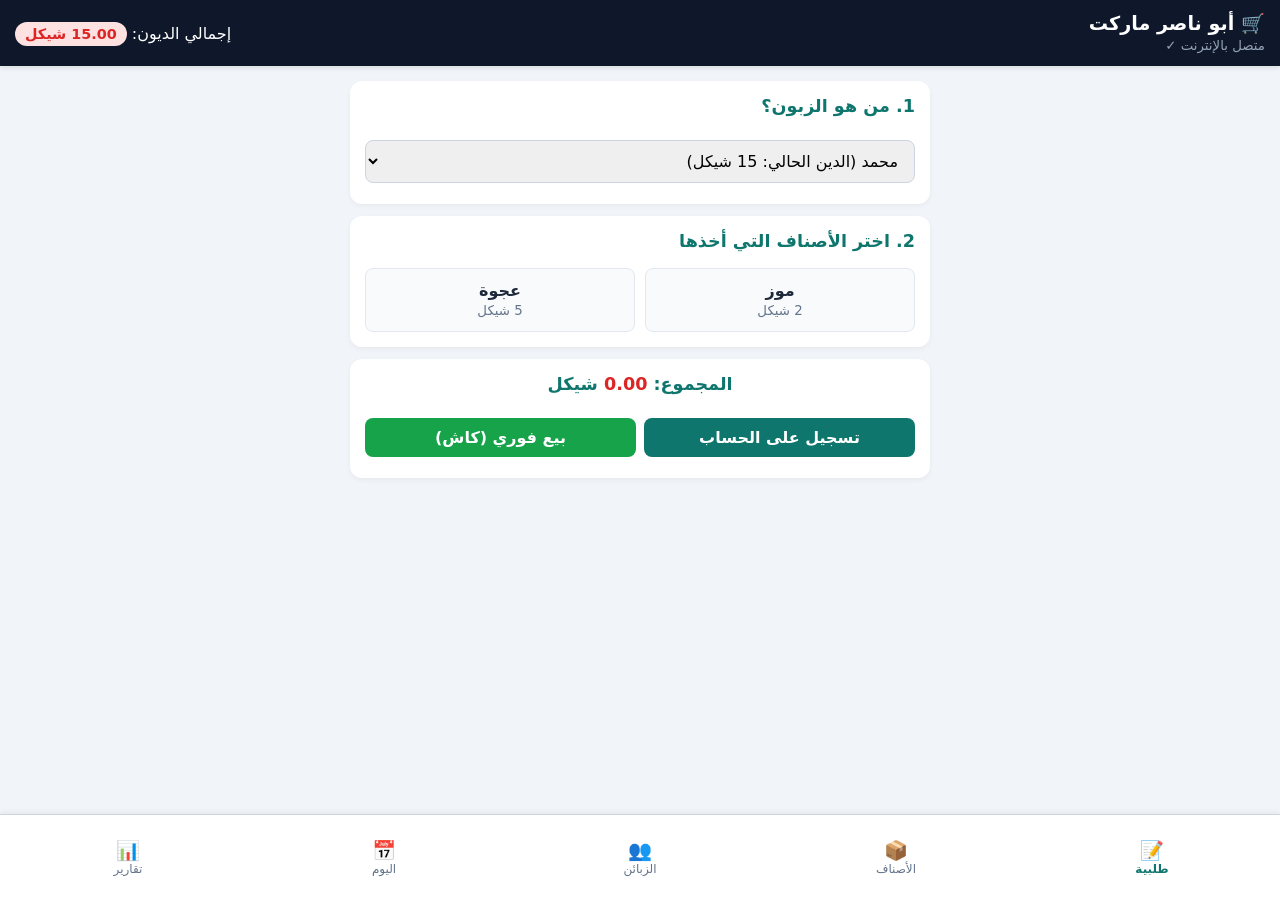
==== index.html @ c800bc68 "Update index.html" ====
<!DOCTYPE html>
<html lang="ar" dir="rtl">
<head>
    <meta charset="UTF-8">
    <meta name="viewport" content="width=device-width, initial-scale=1.0">
    <title>أبو ناصر ماركت - النظام المحاسبي المتكامل</title>
    <style>
        :root {
            --primary: #0f766e;
            --accent: #f59e0b;
            --success: #16a34a;
            --danger: #dc2626;
            --bg: #f1f5f9;
            --card: #ffffff;
            --text: #1e293b;
        }
        * { box-sizing: border-box; font-family: system-ui, -apple-system, sans-serif; }
        body { background-color: var(--bg); color: var(--text); margin: 0; padding-bottom: 75px; }
        
        .top-bar { background: #0f172a; color: white; padding: 12px 15px; display: flex; justify-content: space-between; align-items: center; box-shadow: 0 2px 5px rgba(0,0,0,0.1); }
        .top-bar h2 { margin: 0; font-size: 1.2rem; }
        .total-badge { background: #fee2e2; color: var(--danger); padding: 4px 10px; border-radius: 20px; font-weight: bold; font-size: 0.9rem; }

        .container { max-width: 600px; margin: 15px auto; padding: 0 10px; }
        .tab-content { display: none; }
        .tab-content.active { display: block; }

        .card { background: var(--card); border-radius: 12px; padding: 15px; margin-bottom: 12px; box-shadow: 0 2px 5px rgba(0,0,0,0.05); }
        .card h3 { margin-top: 0; color: var(--primary); font-size: 1.1rem; }
        
        .nav-bar { position: fixed; bottom: 0; left: 0; width: 100%; background: white; display: flex; justify-content: space-around; border-top: 1px solid #cbd5e1; padding: 8px 0; z-index: 1000; box-shadow: 0 -2px 5px rgba(0,0,0,0.05); }
        .nav-item { text-align: center; color: #64748b; font-size: 0.75rem; cursor: pointer; background: none; border: none; flex: 1; }
        .nav-item.active { color: var(--primary); font-weight: bold; }
        .nav-item span { display: block; font-size: 1.2rem; }

        input, select, button { width: 100%; padding: 10px 12px; margin: 6px 0; border: 1px solid #cbd5e1; border-radius: 8px; font-size: 1rem; }
        input:focus, select:focus { outline: none; border-color: var(--primary); }
        
        .btn-primary { background: var(--primary); color: white; border: none; font-weight: bold; cursor: pointer; }
        .btn-success { background: var(--success); color: white; border: none; font-weight: bold; cursor: pointer; }
        .btn-danger { background: var(--danger); color: white; border: none; font-weight: bold; cursor: pointer; padding: 6px 10px; width: auto; font-size: 0.85rem; }

        .product-grid { display: grid; grid-template-columns: repeat(2, 1fr); gap: 10px; margin-top: 10px; }
        .product-card { background: #f8fafc; padding: 12px; border-radius: 8px; text-align: center; cursor: pointer; border: 1px solid #e2e8f0; }
        .product-card:hover { border-color: var(--primary); background: #f1f5f9; }

        .flex-row { display: flex; gap: 8px; }
    </style>
</head>
<body>

    <!-- الهيدر -->
    <div class="top-bar">
        <div>
            <h2>🛒 أبو ناصر ماركت</h2>
            <small style="color: #94a3b8;">متصل بالإنترنت ✓</small>
        </div>
        <div>
            <span>إجمالي الديون: </span>
            <span class="total-badge" id="totalDebtsBadge">0.00 شيكل</span>
        </div>
    </div>

    <div class="container">

        <!-- 1. قسم طلبية -->
        <div id="tab-order" class="tab-content active">
            <div class="card">
                <h3>1. من هو الزبون؟</h3>
                <select id="orderCustomerSelect"></select>
            </div>
            <div class="card">
                <h3>2. اختر الأصناف التي أخذها</h3>
                <div class="product-grid" id="productsGrid"></div>
            </div>
            <div class="card" style="text-align: center;">
                <h3>المجموع: <span id="cartTotal" style="color:var(--danger)">0.00</span> شيكل</h3>
                <div class="flex-row">
                    <button class="btn-primary" onclick="checkout('account')">تسجيل على الحساب</button>
                    <button class="btn-success" onclick="checkout('cash')">بيع فوري (كاش)</button>
                </div>
            </div>
        </div>

        <!-- 2. قسم الأصناف (إضافة منتجات) -->
        <div id="tab-products" class="tab-content">
            <div class="card">
                <h3>إضافة صنف / منتج جديد</h3>
                <input type="text" id="newProdName" placeholder="اسم الصنف (مثال: سكر، شيبس...)">
                <input type="number" id="newProdPrice" placeholder="السعر بالشيكل" step="0.5">
                <button class="btn-primary" onclick="addProduct()">+ حفظ الصنف وإضافته</button>
            </div>
            <div class="card">
                <h3>قائمة الأصناف المتاحة</h3>
                <div id="productsListContainer"></div>
            </div>
        </div>

        <!-- 3. قسم الزبائن -->
        <div id="tab-customers" class="tab-content">
            <div class="card">
                <h3>إضافة زبون جديد</h3>
                <input type="text" id="newCustName" placeholder="اسم الزبون">
                <input type="tel" id="newCustPhone" placeholder="رقم الجوال">
                <button class="btn-primary" onclick="addCustomer()">+ إضافة زبون</button>
            </div>
            <div class="card">
                <h3>قائمة الزبائن والحسابات</h3>
                <div id="customersListContainer"></div>
            </div>
        </div>

        <!-- 4. قسم يومية الصندوق -->
        <div id="tab-daily" class="tab-content">
            <div class="card">
                <h3>حركة صندوق اليوم</h3>
                <p>مبيعات على الحساب: <strong id="dailyAccountSales">0.00</strong> شيكل</p>
                <p>مبيعات فورية (كاش): <strong id="dailyCashSales">0.00</strong> شيكل</p>
                <hr>
                <h3>صافي الصندوق: <span id="netCash" style="color:var(--success)">0.00</span> شيكل</h3>
            </div>
            <div class="card">
                <h3>سجل الحركات اليومية</h3>
                <div id="dailyTransactionsList"></div>
            </div>
        </div>

        <!-- 5. قسم التقارير -->
        <div id="tab-reports" class="tab-content">
            <div class="card">
                <h3>التقارير المالية</h3>
                <p>مجموع الديون المتراكمة: <strong id="reportTotalDebts" style="color:var(--danger)">0.00</strong> شيكل</p>
                <p>إجمالي الحركات المسجلة: <strong id="reportTotalTx">0</strong> حركة</p>
            </div>
        </div>

    </div>

    <!-- شريط التنقل السفلي -->
    <div class="nav-bar">
        <button class="nav-item active" onclick="switchTab('order', this)"><span>📝</span>طلبية</button>
        <button class="nav-item" onclick="switchTab('products', this)"><span>📦</span>الأصناف</button>
        <button class="nav-item" onclick="switchTab('customers', this)"><span>👥</span>الزبائن</button>
        <button class="nav-item" onclick="switchTab('daily', this)"><span>📅</span>اليوم</button>
        <button class="nav-item" onclick="switchTab('reports', this)"><span>📊</span>تقارير</button>
    </div>

    <script>
        let data = {
            customers: [{id: 1, name: 'محمد', phone: '0599016452', balance: 15.00}],
            products: [
                {id: 1, name: 'موز', price: 2.00},
                {id: 2, name: 'عجوة', price: 5.00}
            ],
            transactions: []
        };

        try {
            let saved = localStorage.getItem('abu_nasser_pos_v3');
            if (saved) {
                let parsed = JSON.parse(saved);
                if (parsed && parsed.customers) data = parsed;
            }
        } catch (e) {
            console.error("Storage error:", e);
        }

        let currentCart = [];

        function saveData() {
            try {
                localStorage.setItem('abu_nasser_pos_v3', JSON.stringify(data));
            } catch(e) {}
            updateUI();
        }

        function switchTab(tabId, btn) {
            document.querySelectorAll('.tab-content').forEach(el => el.classList.remove('active'));
            document.querySelectorAll('.nav-item').forEach(el => el.classList.remove('active'));
            
            let targetTab = document.getElementById('tab-' + tabId);
            if (targetTab) targetTab.classList.add('active');
            if (btn) btn.classList.add('active');
        }

        function updateUI() {
            try {
                let totalDebts = data.customers.reduce((acc, c) => acc + (c.balance || 0), 0);
                document.getElementById('totalDebtsBadge').textContent = totalDebts.toFixed(2) + ' شيكل';
                document.getElementById('reportTotalDebts').textContent = totalDebts.toFixed(2) + ' شيكل';

                // قائمة الزبائن في الطلبية
                let select = document.getElementById('orderCustomerSelect');
                if (select) {
                    select.innerHTML = '';
                    data.customers.forEach(c => {
                        let opt = document.createElement('option');
                        opt.value = c.id;
                        opt.textContent = `${c.name} (الدين الحالي: ${c.balance} شيكل)`;
                        select.appendChild(opt);
                    });
                }

                // عرض المنتجات في الطلبية
                let grid = document.getElementById('productsGrid');
                if (grid) {
                    grid.innerHTML = '';
                    data.products.forEach(p => {
                        let div = document.createElement('div');
                        div.className = 'product-card';
                        div.innerHTML = `<strong>${p.name}</strong><br><small style="color:#64748b;">${p.price} شيكل</small>`;
                        div.onclick = () => addToCart(p);
                        grid.appendChild(div);
                    });
                }

                // عرض وتعديل الأصناف في صفحة الأصناف
                let prodList = document.getElementById('productsListContainer');
                if (prodList) {
                    prodList.innerHTML = '';
                    data.products.forEach(p => {
                        let div = document.createElement('div');
                        div.style.cssText = 'padding:8px 0; border-bottom:1px solid #f1f5f9; display:flex; justify-content:space-between; align-items:center;';
                        div.innerHTML = `<div><strong>${p.name}</strong> - <span style="color:var(--primary);">${p.price} شيكل</span></div>`;
                        let delBtn = document.createElement('button');
                        delBtn.className = 'btn-danger';
                        delBtn.textContent = 'حذف';
                        delBtn.onclick = () => deleteProduct(p.id);
                        div.appendChild(delBtn);
                        prodList.appendChild(div);
                    });
                }

                // قائمة الزبائن الكاملة
                let custContainer = document.getElementById('customersListContainer');
                if (custContainer) {
                    custContainer.innerHTML = '';
                    data.customers.forEach(c => {
                        let div = document.createElement('div');
                        div.style.cssText = 'padding:10px 0; border-bottom:1px solid #f1f5f9; display:flex; justify-content:space-between; align-items:center;';
                        div.innerHTML = `<div><strong>👤 ${c.name}</strong><br><small style="color:#64748b;">📱 ${c.phone || 'بدون رقم'}</small></div><div style="color:var(--danger); font-weight:bold;">${c.balance.toFixed(2)} شيكل</div>`;
                        custContainer.appendChild(div);
                    });
                }

                // اليومية والتقارير
                let cashSales = data.transactions.filter(t => t.type === 'cash').reduce((acc, t) => acc + t.amount, 0);
                let accountSales = data.transactions.filter(t => t.type === 'account').reduce((acc, t) => acc + t.amount, 0);
                
                document.getElementById('dailyCashSales').textContent = cashSales.toFixed(2);
                document.getElementById('dailyAccountSales').textContent = accountSales.toFixed(2);
                document.getElementById('netCash').textContent = cashSales.toFixed(2);
                document.getElementById('reportTotalTx').textContent = data.transactions.length;

                let dailyList = document.getElementById('dailyTransactionsList');
                if (dailyList) {
                    dailyList.innerHTML = '';
                    if (data.transactions.length === 0) {
                        dailyList.innerHTML = '<p style="text-align:center; color:#64748b;">لا توجد حركات اليوم</p>';
                    } else {
                        data.transactions.slice().reverse().forEach(t => {
                            let d = document.createElement('div');
                            d.style.cssText = 'padding:8px 0; border-bottom:1px solid #f1f5f9; font-size:0.9rem;';
                            d.innerHTML = `<b>${t.title}</b> - <strong>${t.amount} شيكل</strong> (${t.type === 'cash' ? 'كاش فوري' : 'على الحساب'}) <br><small style="color:#64748b;">${t.date}</small>`;
                            dailyList.appendChild(d);
                        });
                    }
                }
            } catch (err) {
                console.error("UI update error:", err);
            }
        }

        function addToCart(product) {
            currentCart.push(product);
            let total = currentCart.reduce((acc, p) => acc + p.price, 0);
            document.getElementById('cartTotal').textContent = total.toFixed(2);
        }

        function checkout(type) {
            if (currentCart.length === 0) {
                alert('الرجاء اختيار أصناف أولاً!');
                return;
            }
            let total = currentCart.reduce((acc, p) => acc + p.price, 0);
            let customerId = document.getElementById('orderCustomerSelect').value;
            let customer = data.customers.find(c => c.id == customerId);

            if (type === 'account' && customer) {
                customer.balance += total;
            }

            data.transactions.push({
                title: currentCart.map(p => p.name).join(' + '),
                amount: total,
                type: type,
                date: new Date().toLocaleDateString('ar-EG')
            });

            currentCart = [];
            document.getElementById('cartTotal').textContent = '0.00';
            saveData();
            alert('تمت العملية بنجاح!');
        }

        function addProduct() {
            let nameInput = document.getElementById('newProdName');
            let priceInput = document.getElementById('newProdPrice');
            let name = nameInput.value.trim();
            let price = parseFloat(priceInput.value);

            if (name && !isNaN(price)) {
                data.products.push({ id: Date.now(), name, price });
                nameInput.value = '';
                priceInput.value = '';
                saveData();
                alert('تم إضافة الصنف بنجاح');
            } else {
                alert('الرجاء إدخال اسم الصنف والسعر بشكل صحيح');
            }
        }

        function deleteProduct(id) {
            data.products = data.products.filter(p => p.id !== id);
            saveData();
        }

        function addCustomer() {
            let nameInput = document.getElementById('newCustName');
            let phoneInput = document.getElementById('newCustPhone');
            let name = nameInput.value.trim();
            let phone = phoneInput.value.trim();
            
            if (name) {
                data.customers.push({ id: Date.now(), name, phone, balance: 0.00 });
                nameInput.value = '';
                phoneInput.value = '';
                saveData();
                alert('تم إضافة الزبون بنجاح');
            } else {
                alert('الرجاء إدخال اسم الزبون');
            }
        }

        updateUI();
    </script>
</body>
</html>
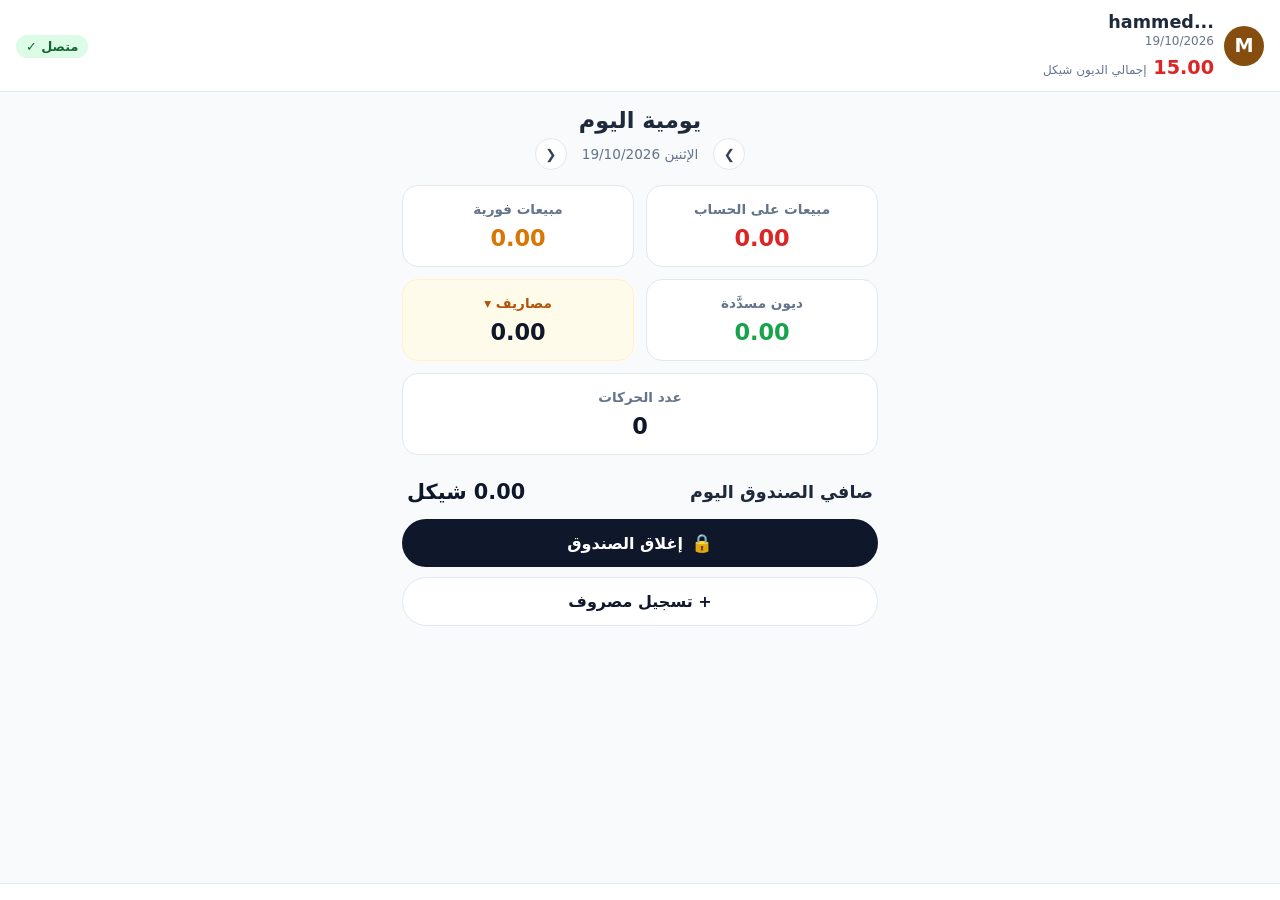
==== commit 59593df2: "Update index.html" ====
--- a/index.html
+++ b/index.html
@@ -3,346 +3,149 @@
 <head>
     <meta charset="UTF-8">
     <meta name="viewport" content="width=device-width, initial-scale=1.0">
-    <title>أبو ناصر ماركت - النظام المحاسبي المتكامل</title>
+    <title>أبو ناصر ماركت - يومية اليوم</title>
     <style>
         :root {
-            --primary: #0f766e;
-            --accent: #f59e0b;
-            --success: #16a34a;
-            --danger: #dc2626;
-            --bg: #f1f5f9;
-            --card: #ffffff;
-            --text: #1e293b;
+            --primary-dark: #0f172a;
+            --accent-green: #16a34a;
+            --accent-red: #dc2626;
+            --accent-gold: #f59e0b;
+            --bg-color: #f8fafc;
+            --card-bg: #ffffff;
+            --border-color: #e2e8f0;
         }
+
         * { box-sizing: border-box; font-family: system-ui, -apple-system, sans-serif; }
-        body { background-color: var(--bg); color: var(--text); margin: 0; padding-bottom: 75px; }
+        body { background-color: var(--bg-color); color: #1e293b; margin: 0; padding-bottom: 80px; }
+
+        /* الهيدر العلوي */
+        .top-bar {
+            background: #ffffff;
+            padding: 12px 16px;
+            display: flex;
+            justify-content: space-between;
+            align-items: center;
+            border-bottom: 1px solid var(--border-color);
+        }
+        .user-info { display: flex; align-items: center; gap: 10px; }
+        .avatar { width: 40px; height: 40px; background: #854d0e; color: white; border-radius: 50%; display: flex; align-items: center; justify-content: center; font-weight: bold; font-size: 1.2rem; }
+        .user-title { font-weight: bold; font-size: 1.1rem; margin: 0; }
+        .user-date { font-size: 0.75rem; color: #64748b; margin-top: 2px; }
         
-        .top-bar { background: #0f172a; color: white; padding: 12px 15px; display: flex; justify-content: space-between; align-items: center; box-shadow: 0 2px 5px rgba(0,0,0,0.1); }
-        .top-bar h2 { margin: 0; font-size: 1.2rem; }
-        .total-badge { background: #fee2e2; color: var(--danger); padding: 4px 10px; border-radius: 20px; font-weight: bold; font-size: 0.9rem; }
+        .status-badge { background: #dcfce7; color: #166534; padding: 4px 10px; border-radius: 20px; font-size: 0.8rem; font-weight: bold; }
+        .debt-box { margin-top: 8px; font-size: 1.2rem; font-weight: bold; color: var(--accent-red); }
+        .debt-label { font-size: 0.75rem; color: #64748b; font-weight: normal; }
 
-        .container { max-width: 600px; margin: 15px auto; padding: 0 10px; }
+        .container { max-width: 500px; margin: 10px auto; padding: 0 12px; }
         .tab-content { display: none; }
         .tab-content.active { display: block; }
 
-        .card { background: var(--card); border-radius: 12px; padding: 15px; margin-bottom: 12px; box-shadow: 0 2px 5px rgba(0,0,0,0.05); }
-        .card h3 { margin-top: 0; color: var(--primary); font-size: 1.1rem; }
-        
-        .nav-bar { position: fixed; bottom: 0; left: 0; width: 100%; background: white; display: flex; justify-content: space-around; border-top: 1px solid #cbd5e1; padding: 8px 0; z-index: 1000; box-shadow: 0 -2px 5px rgba(0,0,0,0.05); }
-        .nav-item { text-align: center; color: #64748b; font-size: 0.75rem; cursor: pointer; background: none; border: none; flex: 1; }
-        .nav-item.active { color: var(--primary); font-weight: bold; }
-        .nav-item span { display: block; font-size: 1.2rem; }
+        /* عنوان الصفحة وتنقل التاريخ */
+        .page-header { text-align: center; margin: 15px 0; }
+        .page-title { font-size: 1.4rem; font-weight: bold; margin: 0; }
+        .date-navigator { display: flex; align-items: center; justify-content: center; gap: 15px; color: #64748b; font-size: 0.85rem; margin-top: 5px; }
+        .nav-arrow { background: white; border: 1px solid var(--border-color); width: 32px; height: 32px; border-radius: 50%; display: flex; align-items: center; justify-content: center; cursor: pointer; color: #334155; }
 
-        input, select, button { width: 100%; padding: 10px 12px; margin: 6px 0; border: 1px solid #cbd5e1; border-radius: 8px; font-size: 1rem; }
-        input:focus, select:focus { outline: none; border-color: var(--primary); }
-        
-        .btn-primary { background: var(--primary); color: white; border: none; font-weight: bold; cursor: pointer; }
-        .btn-success { background: var(--success); color: white; border: none; font-weight: bold; cursor: pointer; }
-        .btn-danger { background: var(--danger); color: white; border: none; font-weight: bold; cursor: pointer; padding: 6px 10px; width: auto; font-size: 0.85rem; }
+        /* شبكة اليومية */
+        .grid-cards { display: grid; grid-template-columns: 1fr 1fr; gap: 12px; margin-top: 15px; }
+        .daily-card { background: var(--card-bg); border-radius: 16px; padding: 15px; text-align: center; border: 1px solid var(--border-color); }
+        .daily-card.expense-card { background: #fffbeb; border-color: #fef3c7; }
+        .card-title { font-size: 0.85rem; color: #64748b; margin-bottom: 8px; font-weight: bold; }
+        .card-value { font-size: 1.4rem; font-weight: bold; }
+        .val-red { color: var(--accent-red); }
+        .val-green { color: var(--accent-green); }
+        .val-dark { color: #0f172a; }
 
-        .product-grid { display: grid; grid-template-columns: repeat(2, 1fr); gap: 10px; margin-top: 10px; }
-        .product-card { background: #f8fafc; padding: 12px; border-radius: 8px; text-align: center; cursor: pointer; border: 1px solid #e2e8f0; }
-        .product-card:hover { border-color: var(--primary); background: #f1f5f9; }
+        /* صافي الصندوق */
+        .net-box { display: flex; justify-content: space-between; align-items: center; margin: 25px 5px 15px 5px; }
+        .net-title { font-size: 1.1rem; font-weight: bold; }
+        .net-value { font-size: 1.3rem; font-weight: bold; color: #0f172a; }
 
-        .flex-row { display: flex; gap: 8px; }
+        /* الأزرار الرئيسية */
+        .btn-black { background: #0f172a; color: white; border: none; width: 100%; padding: 14px; border-radius: 25px; font-weight: bold; font-size: 1rem; cursor: pointer; margin-bottom: 10px; display: flex; align-items: center; justify-content: center; gap: 8px; }
+        .btn-white { background: white; color: #0f172a; border: 1px solid var(--border-color); width: 100%; padding: 14px; border-radius: 25px; font-weight: bold; font-size: 1rem; cursor: pointer; }
+
+        /* القائمة السفلية */
+        .bottom-nav { position: fixed; bottom: 0; left: 0; width: 100%; background: white; border-top: 1px solid var(--border-color); display: flex; justify-content: space-around; padding: 8px 0; z-index: 1000; }
+        .nav-btn { background: none; border: none; text-align: center; color: #64748b; font-size: 0.75rem; cursor: pointer; flex: 1; }
+        .nav-btn.active { color: var(--accent-gold); font-weight: bold; }
+        .nav-btn.active .nav-icon { background: #fef3c7; border-radius: 20px; padding: 2px 12px; }
+        .nav-icon { display: block; font-size: 1.2rem; margin-bottom: 2px; }
+
+        input, select { width: 100%; padding: 12px; border: 1px solid var(--border-color); border-radius: 10px; margin-bottom: 10px; font-size: 1rem; }
     </style>
 </head>
 <body>
 
     <!-- الهيدر -->
     <div class="top-bar">
-        <div>
-            <h2>🛒 أبو ناصر ماركت</h2>
-            <small style="color: #94a3b8;">متصل بالإنترنت ✓</small>
+        <div class="user-info">
+            <div class="avatar">M</div>
+            <div>
+                <div class="user-title">...hammed</div>
+                <div class="user-date" id="headerDate">19/10/2026</div>
+                <div class="debt-box"><span id="headerTotalDebts">15.00</span> <span class="debt-label">إجمالي الديون شيكل</span></div>
+            </div>
         </div>
         <div>
-            <span>إجمالي الديون: </span>
-            <span class="total-badge" id="totalDebtsBadge">0.00 شيكل</span>
+            <span class="status-badge">متصل ✓</span>
         </div>
     </div>
 
     <div class="container">
 
-        <!-- 1. قسم طلبية -->
-        <div id="tab-order" class="tab-content active">
-            <div class="card">
-                <h3>1. من هو الزبون؟</h3>
-                <select id="orderCustomerSelect"></select>
-            </div>
-            <div class="card">
-                <h3>2. اختر الأصناف التي أخذها</h3>
-                <div class="product-grid" id="productsGrid"></div>
-            </div>
-            <div class="card" style="text-align: center;">
-                <h3>المجموع: <span id="cartTotal" style="color:var(--danger)">0.00</span> شيكل</h3>
-                <div class="flex-row">
-                    <button class="btn-primary" onclick="checkout('account')">تسجيل على الحساب</button>
-                    <button class="btn-success" onclick="checkout('cash')">بيع فوري (كاش)</button>
+        <!-- قسم اليومية -->
+        <div id="tab-daily" class="tab-content active">
+            <div class="page-header">
+                <h1 class="page-title">يومية اليوم</h1>
+                <div class="date-navigator">
+                    <button class="nav-arrow" onclick="changeDate(-1)">❯</button>
+                    <span id="currentDailyDate">الإثنين 19/10/2026</span>
+                    <button class="nav-arrow" onclick="changeDate(1)">❮</button>
                 </div>
             </div>
+
+            <div class="grid-cards">
+                <div class="daily-card">
+                    <div class="card-title">مبيعات على الحساب</div>
+                    <div class="card-value val-red" id="accountSalesVal">0.00</div>
+                </div>
+                <div class="daily-card">
+                    <div class="card-title">مبيعات فورية</div>
+                    <div class="card-value val-gold" id="cashSalesVal" style="color:#d97706">0.00</div>
+                </div>
+                <div class="daily-card">
+                    <div class="card-title">ديون مسدَّدة</div>
+                    <div class="card-value val-green" id="paidDebtsVal">0.00</div>
+                </div>
+                <div class="daily-card expense-card">
+                    <div class="card-title" style="color:#b45309">مصاريف ▾</div>
+                    <div class="card-value val-dark" id="expensesVal">0.00</div>
+                </div>
+            </div>
+
+            <div class="daily-card" style="margin-top: 12px; grid-column: span 2;">
+                <div class="card-title">عدد الحركات</div>
+                <div class="card-value val-dark" id="totalTxCount">0</div>
+            </div>
+
+            <div class="net-box">
+                <div class="net-title">صافي الصندوق اليوم</div>
+                <div class="net-value"><span id="netBoxVal">0.00</span> شيكل</div>
+            </div>
+
+            <button class="btn-black" onclick="closeBox()"><span style="font-size:1.1rem">🔒</span> إغلاق الصندوق</button>
+            <button class="btn-white" onclick="openExpenseModal()">+ تسجيل مصروف</button>
         </div>
 
-        <!-- 2. قسم الأصناف (إضافة منتجات) -->
-        <div id="tab-products" class="tab-content">
-            <div class="card">
-                <h3>إضافة صنف / منتج جديد</h3>
-                <input type="text" id="newProdName" placeholder="اسم الصنف (مثال: سكر، شيبس...)">
-                <input type="number" id="newProdPrice" placeholder="السعر بالشيكل" step="0.5">
-                <button class="btn-primary" onclick="addProduct()">+ حفظ الصنف وإضافته</button>
-            </div>
-            <div class="card">
-                <h3>قائمة الأصناف المتاحة</h3>
-                <div id="productsListContainer"></div>
-            </div>
-        </div>
-
-        <!-- 3. قسم الزبائن -->
-        <div id="tab-customers" class="tab-content">
-            <div class="card">
-                <h3>إضافة زبون جديد</h3>
-                <input type="text" id="newCustName" placeholder="اسم الزبون">
-                <input type="tel" id="newCustPhone" placeholder="رقم الجوال">
-                <button class="btn-primary" onclick="addCustomer()">+ إضافة زبون</button>
-            </div>
-            <div class="card">
-                <h3>قائمة الزبائن والحسابات</h3>
-                <div id="customersListContainer"></div>
-            </div>
-        </div>
-
-        <!-- 4. قسم يومية الصندوق -->
-        <div id="tab-daily" class="tab-content">
-            <div class="card">
-                <h3>حركة صندوق اليوم</h3>
-                <p>مبيعات على الحساب: <strong id="dailyAccountSales">0.00</strong> شيكل</p>
-                <p>مبيعات فورية (كاش): <strong id="dailyCashSales">0.00</strong> شيكل</p>
-                <hr>
-                <h3>صافي الصندوق: <span id="netCash" style="color:var(--success)">0.00</span> شيكل</h3>
-            </div>
-            <div class="card">
-                <h3>سجل الحركات اليومية</h3>
-                <div id="dailyTransactionsList"></div>
-            </div>
-        </div>
-
-        <!-- 5. قسم التقارير -->
-        <div id="tab-reports" class="tab-content">
-            <div class="card">
-                <h3>التقارير المالية</h3>
-                <p>مجموع الديون المتراكمة: <strong id="reportTotalDebts" style="color:var(--danger)">0.00</strong> شيكل</p>
-                <p>إجمالي الحركات المسجلة: <strong id="reportTotalTx">0</strong> حركة</p>
-            </div>
-        </div>
+        <!-- باقي الأقسام المؤقتة -->
+        <div id="tab-order" class="tab-content"><h2 style="text-align:center;">صفحة الطلبية</h2></div>
+        <div id="tab-customers" class="tab-content"><h2 style="text-align:center;">صفحة الزبائن</h2></div>
+        <div id="tab-reports" class="tab-content"><h2 style="text-align:center;">صفحة التقارير</h2></div>
+        <div id="tab-late" class="tab-content"><h2 style="text-align:center;">صفحة المتأخرين</h2></div>
 
     </div>
 
-    <!-- شريط التنقل السفلي -->
-    <div class="nav-bar">
-        <button class="nav-item active" onclick="switchTab('order', this)"><span>📝</span>طلبية</button>
-        <button class="nav-item" onclick="switchTab('products', this)"><span>📦</span>الأصناف</button>
-        <button class="nav-item" onclick="switchTab('customers', this)"><span>👥</span>الزبائن</button>
-        <button class="nav-item" onclick="switchTab('daily', this)"><span>📅</span>اليوم</button>
-        <button class="nav-item" onclick="switchTab('reports', this)"><span>📊</span>تقارير</button>
-    </div>
-
-    <script>
-        let data = {
-            customers: [{id: 1, name: 'محمد', phone: '0599016452', balance: 15.00}],
-            products: [
-                {id: 1, name: 'موز', price: 2.00},
-                {id: 2, name: 'عجوة', price: 5.00}
-            ],
-            transactions: []
-        };
-
-        try {
-            let saved = localStorage.getItem('abu_nasser_pos_v3');
-            if (saved) {
-                let parsed = JSON.parse(saved);
-                if (parsed && parsed.customers) data = parsed;
-            }
-        } catch (e) {
-            console.error("Storage error:", e);
-        }
-
-        let currentCart = [];
-
-        function saveData() {
-            try {
-                localStorage.setItem('abu_nasser_pos_v3', JSON.stringify(data));
-            } catch(e) {}
-            updateUI();
-        }
-
-        function switchTab(tabId, btn) {
-            document.querySelectorAll('.tab-content').forEach(el => el.classList.remove('active'));
-            document.querySelectorAll('.nav-item').forEach(el => el.classList.remove('active'));
-            
-            let targetTab = document.getElementById('tab-' + tabId);
-            if (targetTab) targetTab.classList.add('active');
-            if (btn) btn.classList.add('active');
-        }
-
-        function updateUI() {
-            try {
-                let totalDebts = data.customers.reduce((acc, c) => acc + (c.balance || 0), 0);
-                document.getElementById('totalDebtsBadge').textContent = totalDebts.toFixed(2) + ' شيكل';
-                document.getElementById('reportTotalDebts').textContent = totalDebts.toFixed(2) + ' شيكل';
-
-                // قائمة الزبائن في الطلبية
-                let select = document.getElementById('orderCustomerSelect');
-                if (select) {
-                    select.innerHTML = '';
-                    data.customers.forEach(c => {
-                        let opt = document.createElement('option');
-                        opt.value = c.id;
-                        opt.textContent = `${c.name} (الدين الحالي: ${c.balance} شيكل)`;
-                        select.appendChild(opt);
-                    });
-                }
-
-                // عرض المنتجات في الطلبية
-                let grid = document.getElementById('productsGrid');
-                if (grid) {
-                    grid.innerHTML = '';
-                    data.products.forEach(p => {
-                        let div = document.createElement('div');
-                        div.className = 'product-card';
-                        div.innerHTML = `<strong>${p.name}</strong><br><small style="color:#64748b;">${p.price} شيكل</small>`;
-                        div.onclick = () => addToCart(p);
-                        grid.appendChild(div);
-                    });
-                }
-
-                // عرض وتعديل الأصناف في صفحة الأصناف
-                let prodList = document.getElementById('productsListContainer');
-                if (prodList) {
-                    prodList.innerHTML = '';
-                    data.products.forEach(p => {
-                        let div = document.createElement('div');
-                        div.style.cssText = 'padding:8px 0; border-bottom:1px solid #f1f5f9; display:flex; justify-content:space-between; align-items:center;';
-                        div.innerHTML = `<div><strong>${p.name}</strong> - <span style="color:var(--primary);">${p.price} شيكل</span></div>`;
-                        let delBtn = document.createElement('button');
-                        delBtn.className = 'btn-danger';
-                        delBtn.textContent = 'حذف';
-                        delBtn.onclick = () => deleteProduct(p.id);
-                        div.appendChild(delBtn);
-                        prodList.appendChild(div);
-                    });
-                }
-
-                // قائمة الزبائن الكاملة
-                let custContainer = document.getElementById('customersListContainer');
-                if (custContainer) {
-                    custContainer.innerHTML = '';
-                    data.customers.forEach(c => {
-                        let div = document.createElement('div');
-                        div.style.cssText = 'padding:10px 0; border-bottom:1px solid #f1f5f9; display:flex; justify-content:space-between; align-items:center;';
-                        div.innerHTML = `<div><strong>👤 ${c.name}</strong><br><small style="color:#64748b;">📱 ${c.phone || 'بدون رقم'}</small></div><div style="color:var(--danger); font-weight:bold;">${c.balance.toFixed(2)} شيكل</div>`;
-                        custContainer.appendChild(div);
-                    });
-                }
-
-                // اليومية والتقارير
-                let cashSales = data.transactions.filter(t => t.type === 'cash').reduce((acc, t) => acc + t.amount, 0);
-                let accountSales = data.transactions.filter(t => t.type === 'account').reduce((acc, t) => acc + t.amount, 0);
-                
-                document.getElementById('dailyCashSales').textContent = cashSales.toFixed(2);
-                document.getElementById('dailyAccountSales').textContent = accountSales.toFixed(2);
-                document.getElementById('netCash').textContent = cashSales.toFixed(2);
-                document.getElementById('reportTotalTx').textContent = data.transactions.length;
-
-                let dailyList = document.getElementById('dailyTransactionsList');
-                if (dailyList) {
-                    dailyList.innerHTML = '';
-                    if (data.transactions.length === 0) {
-                        dailyList.innerHTML = '<p style="text-align:center; color:#64748b;">لا توجد حركات اليوم</p>';
-                    } else {
-                        data.transactions.slice().reverse().forEach(t => {
-                            let d = document.createElement('div');
-                            d.style.cssText = 'padding:8px 0; border-bottom:1px solid #f1f5f9; font-size:0.9rem;';
-                            d.innerHTML = `<b>${t.title}</b> - <strong>${t.amount} شيكل</strong> (${t.type === 'cash' ? 'كاش فوري' : 'على الحساب'}) <br><small style="color:#64748b;">${t.date}</small>`;
-                            dailyList.appendChild(d);
-                        });
-                    }
-                }
-            } catch (err) {
-                console.error("UI update error:", err);
-            }
-        }
-
-        function addToCart(product) {
-            currentCart.push(product);
-            let total = currentCart.reduce((acc, p) => acc + p.price, 0);
-            document.getElementById('cartTotal').textContent = total.toFixed(2);
-        }
-
-        function checkout(type) {
-            if (currentCart.length === 0) {
-                alert('الرجاء اختيار أصناف أولاً!');
-                return;
-            }
-            let total = currentCart.reduce((acc, p) => acc + p.price, 0);
-            let customerId = document.getElementById('orderCustomerSelect').value;
-            let customer = data.customers.find(c => c.id == customerId);
-
-            if (type === 'account' && customer) {
-                customer.balance += total;
-            }
-
-            data.transactions.push({
-                title: currentCart.map(p => p.name).join(' + '),
-                amount: total,
-                type: type,
-                date: new Date().toLocaleDateString('ar-EG')
-            });
-
-            currentCart = [];
-            document.getElementById('cartTotal').textContent = '0.00';
-            saveData();
-            alert('تمت العملية بنجاح!');
-        }
-
-        function addProduct() {
-            let nameInput = document.getElementById('newProdName');
-            let priceInput = document.getElementById('newProdPrice');
-            let name = nameInput.value.trim();
-            let price = parseFloat(priceInput.value);
-
-            if (name && !isNaN(price)) {
-                data.products.push({ id: Date.now(), name, price });
-                nameInput.value = '';
-                priceInput.value = '';
-                saveData();
-                alert('تم إضافة الصنف بنجاح');
-            } else {
-                alert('الرجاء إدخال اسم الصنف والسعر بشكل صحيح');
-            }
-        }
-
-        function deleteProduct(id) {
-            data.products = data.products.filter(p => p.id !== id);
-            saveData();
-        }
-
-        function addCustomer() {
-            let nameInput = document.getElementById('newCustName');
-            let phoneInput = document.getElementById('newCustPhone');
-            let name = nameInput.value.trim();
-            let phone = phoneInput.value.trim();
-            
-            if (name) {
-                data.customers.push({ id: Date.now(), name, phone, balance: 0.00 });
-                nameInput.value = '';
-                phoneInput.value = '';
-                saveData();
-                alert('تم إضافة الزبون بنجاح');
-            } else {
-                alert('الرجاء إدخال اسم الزبون');
-            }
-        }
-
-        updateUI();
-    </script>
-</body>
-</html>
+    <!-- شريط التنقل السفلي المطابق -->
+    <div class="bottom-nav">
+        <button class="nav-btn" onclick="
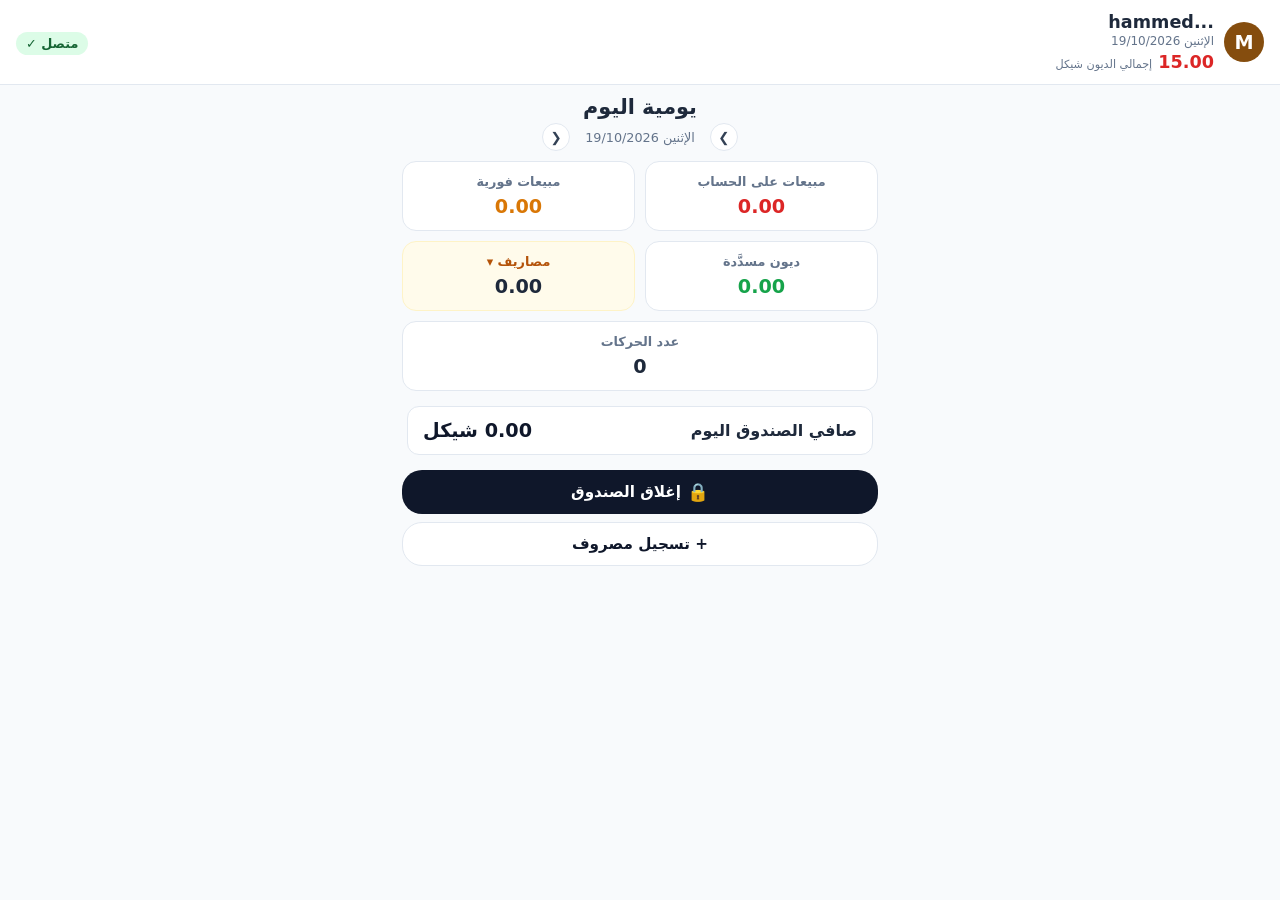
==== commit 5c26aeac: "Update index.html" ====
--- a/index.html
+++ b/index.html
@@ -3,7 +3,7 @@
 <head>
     <meta charset="UTF-8">
     <meta name="viewport" content="width=device-width, initial-scale=1.0">
-    <title>أبو ناصر ماركت - يومية اليوم</title>
+    <title>أبو ناصر ماركت - النظام المحاسبي المتكامل</title>
     <style>
         :root {
             --primary-dark: #0f172a;
@@ -16,7 +16,7 @@
         }
 
         * { box-sizing: border-box; font-family: system-ui, -apple-system, sans-serif; }
-        body { background-color: var(--bg-color); color: #1e293b; margin: 0; padding-bottom: 80px; }
+        body { background-color: var(--bg-color); color: #1e293b; margin: 0; padding-bottom: 90px; }
 
         /* الهيدر العلوي */
         .top-bar {
@@ -33,46 +33,53 @@
         .user-date { font-size: 0.75rem; color: #64748b; margin-top: 2px; }
         
         .status-badge { background: #dcfce7; color: #166534; padding: 4px 10px; border-radius: 20px; font-size: 0.8rem; font-weight: bold; }
-        .debt-box { margin-top: 8px; font-size: 1.2rem; font-weight: bold; color: var(--accent-red); }
-        .debt-label { font-size: 0.75rem; color: #64748b; font-weight: normal; }
+        .debt-box { margin-top: 4px; font-size: 1.1rem; font-weight: bold; color: var(--accent-red); }
+        .debt-label { font-size: 0.7rem; color: #64748b; font-weight: normal; }
 
         .container { max-width: 500px; margin: 10px auto; padding: 0 12px; }
         .tab-content { display: none; }
         .tab-content.active { display: block; }
 
-        /* عنوان الصفحة وتنقل التاريخ */
-        .page-header { text-align: center; margin: 15px 0; }
-        .page-title { font-size: 1.4rem; font-weight: bold; margin: 0; }
-        .date-navigator { display: flex; align-items: center; justify-content: center; gap: 15px; color: #64748b; font-size: 0.85rem; margin-top: 5px; }
-        .nav-arrow { background: white; border: 1px solid var(--border-color); width: 32px; height: 32px; border-radius: 50%; display: flex; align-items: center; justify-content: center; cursor: pointer; color: #334155; }
+        .card { background: var(--card-bg); border-radius: 14px; padding: 15px; margin-bottom: 12px; border: 1px solid var(--border-color); box-shadow: 0 1px 3px rgba(0,0,0,0.02); }
+        .card h3 { margin-top: 0; font-size: 1rem; color: #0f172a; }
 
-        /* شبكة اليومية */
-        .grid-cards { display: grid; grid-template-columns: 1fr 1fr; gap: 12px; margin-top: 15px; }
-        .daily-card { background: var(--card-bg); border-radius: 16px; padding: 15px; text-align: center; border: 1px solid var(--border-color); }
+        /* تنسيق أقسام الطلبية والمنتجات */
+        .product-grid { display: grid; grid-template-columns: repeat(2, 1fr); gap: 10px; margin-top: 10px; }
+        .product-card { background: #f8fafc; padding: 12px; border-radius: 10px; text-align: center; cursor: pointer; border: 1px solid var(--border-color); }
+        .product-card:hover { border-color: var(--primary-dark); background: #f1f5f9; }
+        .flex-row { display: flex; gap: 8px; margin-top: 10px; }
+
+        /* يومية اليوم */
+        .page-header { text-align: center; margin: 10px 0; }
+        .page-title { font-size: 1.3rem; font-weight: bold; margin: 0; }
+        .date-navigator { display: flex; align-items: center; justify-content: center; gap: 15px; color: #64748b; font-size: 0.8rem; margin-top: 4px; }
+        .nav-arrow { background: white; border: 1px solid var(--border-color); width: 28px; height: 28px; border-radius: 50%; display: flex; align-items: center; justify-content: center; cursor: pointer; color: #334155; }
+
+        .grid-cards { display: grid; grid-template-columns: 1fr 1fr; gap: 10px; margin-top: 10px; }
+        .daily-card { background: var(--card-bg); border-radius: 14px; padding: 12px; text-align: center; border: 1px solid var(--border-color); }
         .daily-card.expense-card { background: #fffbeb; border-color: #fef3c7; }
-        .card-title { font-size: 0.85rem; color: #64748b; margin-bottom: 8px; font-weight: bold; }
-        .card-value { font-size: 1.4rem; font-weight: bold; }
+        .card-title { font-size: 0.8rem; color: #64748b; margin-bottom: 6px; font-weight: bold; }
+        .card-value { font-size: 1.2rem; font-weight: bold; }
         .val-red { color: var(--accent-red); }
         .val-green { color: var(--accent-green); }
-        .val-dark { color: #0f172a; }
 
-        /* صافي الصندوق */
-        .net-box { display: flex; justify-content: space-between; align-items: center; margin: 25px 5px 15px 5px; }
-        .net-title { font-size: 1.1rem; font-weight: bold; }
-        .net-value { font-size: 1.3rem; font-weight: bold; color: #0f172a; }
+        .net-box { display: flex; justify-content: space-between; align-items: center; margin: 15px 5px; background: white; padding: 12px 15px; border-radius: 12px; border: 1px solid var(--border-color); }
+        .net-title { font-size: 1rem; font-weight: bold; }
+        .net-value { font-size: 1.2rem; font-weight: bold; color: #0f172a; }
 
-        /* الأزرار الرئيسية */
-        .btn-black { background: #0f172a; color: white; border: none; width: 100%; padding: 14px; border-radius: 25px; font-weight: bold; font-size: 1rem; cursor: pointer; margin-bottom: 10px; display: flex; align-items: center; justify-content: center; gap: 8px; }
-        .btn-white { background: white; color: #0f172a; border: 1px solid var(--border-color); width: 100%; padding: 14px; border-radius: 25px; font-weight: bold; font-size: 1rem; cursor: pointer; }
+        .btn-black { background: #0f172a; color: white; border: none; width: 100%; padding: 12px; border-radius: 20px; font-weight: bold; font-size: 0.95rem; cursor: pointer; margin-bottom: 8px; display: flex; align-items: center; justify-content: center; gap: 6px; }
+        .btn-white { background: white; color: #0f172a; border: 1px solid var(--border-color); width: 100%; padding: 12px; border-radius: 20px; font-weight: bold; font-size: 0.95rem; cursor: pointer; }
+        .btn-primary { background: #0f766e; color: white; border: none; border-radius: 8px; padding: 10px; cursor: pointer; font-weight: bold; width: 100%; }
+        .btn-success { background: var(--accent-green); color: white; border: none; border-radius: 8px; padding: 10px; cursor: pointer; font-weight: bold; width: 100%; }
 
-        /* القائمة السفلية */
-        .bottom-nav { position: fixed; bottom: 0; left: 0; width: 100%; background: white; border-top: 1px solid var(--border-color); display: flex; justify-content: space-around; padding: 8px 0; z-index: 1000; }
-        .nav-btn { background: none; border: none; text-align: center; color: #64748b; font-size: 0.75rem; cursor: pointer; flex: 1; }
-        .nav-btn.active { color: var(--accent-gold); font-weight: bold; }
-        .nav-btn.active .nav-icon { background: #fef3c7; border-radius: 20px; padding: 2px 12px; }
-        .nav-icon { display: block; font-size: 1.2rem; margin-bottom: 2px; }
+        input, select { width: 100%; padding: 10px; border: 1px solid var(--border-color); border-radius: 8px; margin-bottom: 8px; font-size: 0.95rem; }
 
-        input, select { width: 100%; padding: 12px; border: 1px solid var(--border-color); border-radius: 10px; margin-bottom: 10px; font-size: 1rem; }
+        /* شريط التنقل السفلي */
+        .bottom-nav { position: fixed; bottom: 0; left: 0; width: 100%; background: white; border-top: 1px solid var(--border-color); display: flex; justify-content: space-around; padding: 6px 0; z-index: 1000; }
+        .nav-btn { background: none; border: none; text-align: center; color: #64748b; font-size: 0.7rem; cursor: pointer; flex: 1; }
+        .nav-btn.active { color: #d97706; font-weight: bold; }
+        .nav-btn.active .nav-icon { background: #fef3c7; border-radius: 20px; padding: 2px 10px; }
+        .nav-icon { display: block; font-size: 1.1rem; margin-bottom: 2px; }
     </style>
 </head>
 <body>
@@ -83,7 +90,7 @@
             <div class="avatar">M</div>
             <div>
                 <div class="user-title">...hammed</div>
-                <div class="user-date" id="headerDate">19/10/2026</div>
+                <div class="user-date">الإثنين 19/10/2026</div>
                 <div class="debt-box"><span id="headerTotalDebts">15.00</span> <span class="debt-label">إجمالي الديون شيكل</span></div>
             </div>
         </div>
@@ -94,14 +101,47 @@
 
     <div class="container">
 
-        <!-- قسم اليومية -->
+        <!-- 1. قسم الطلبية -->
+        <div id="tab-order" class="tab-content">
+            <div class="card">
+                <h3>1. من هو الزبون؟</h3>
+                <select id="orderCustomerSelect"></select>
+            </div>
+            <div class="card">
+                <h3>2. اختر الأصناف</h3>
+                <div class="product-grid" id="productsGrid"></div>
+            </div>
+            <div class="card" style="text-align: center;">
+                <h3>المجموع: <span id="cartTotal" style="color:var(--accent-red)">0.00</span> شيكل</h3>
+                <div class="flex-row">
+                    <button class="btn-primary" onclick="checkout('account')">تسجيل على الحساب</button>
+                    <button class="btn-success" onclick="checkout('cash')">بيع فوري (كاش)</button>
+                </div>
+            </div>
+        </div>
+
+        <!-- 2. قسم الزبائن -->
+        <div id="tab-customers" class="tab-content">
+            <div class="card">
+                <h3>إضافة زبون جديد</h3>
+                <input type="text" id="newCustName" placeholder="اسم الزبون">
+                <input type="tel" id="newCustPhone" placeholder="رقم الجوال">
+                <button class="btn-primary" onclick="addCustomer()">+ إضافة زبون</button>
+            </div>
+            <div class="card">
+                <h3>قائمة الزبائن</h3>
+                <div id="customersListContainer"></div>
+            </div>
+        </div>
+
+        <!-- 3. قسم يومية اليوم (الرئيسية في صورتك) -->
         <div id="tab-daily" class="tab-content active">
             <div class="page-header">
                 <h1 class="page-title">يومية اليوم</h1>
                 <div class="date-navigator">
-                    <button class="nav-arrow" onclick="changeDate(-1)">❯</button>
-                    <span id="currentDailyDate">الإثنين 19/10/2026</span>
-                    <button class="nav-arrow" onclick="changeDate(1)">❮</button>
+                    <button class="nav-arrow">❯</button>
+                    <span>الإثنين 19/10/2026</span>
+                    <button class="nav-arrow">❮</button>
                 </div>
             </div>
 
@@ -112,7 +152,7 @@
                 </div>
                 <div class="daily-card">
                     <div class="card-title">مبيعات فورية</div>
-                    <div class="card-value val-gold" id="cashSalesVal" style="color:#d97706">0.00</div>
+                    <div class="card-value" style="color:#d97706" id="cashSalesVal">0.00</div>
                 </div>
                 <div class="daily-card">
                     <div class="card-title">ديون مسدَّدة</div>
@@ -120,13 +160,13 @@
                 </div>
                 <div class="daily-card expense-card">
                     <div class="card-title" style="color:#b45309">مصاريف ▾</div>
-                    <div class="card-value val-dark" id="expensesVal">0.00</div>
+                    <div class="card-value" style="color:#1e293b" id="expensesVal">0.00</div>
                 </div>
             </div>
 
-            <div class="daily-card" style="margin-top: 12px; grid-column: span 2;">
+            <div class="daily-card" style="margin-top: 10px;">
                 <div class="card-title">عدد الحركات</div>
-                <div class="card-value val-dark" id="totalTxCount">0</div>
+                <div class="card-value" id="totalTxCount">0</div>
             </div>
 
             <div class="net-box">
@@ -134,18 +174,8 @@
                 <div class="net-value"><span id="netBoxVal">0.00</span> شيكل</div>
             </div>
 
-            <button class="btn-black" onclick="closeBox()"><span style="font-size:1.1rem">🔒</span> إغلاق الصندوق</button>
+            <button class="btn-black" onclick="alert('تم إغلاق الصندوق بنجاح')"><span style="font-size:1.1rem">🔒</span> إغلاق الصندوق</button>
             <button class="btn-white" onclick="openExpenseModal()">+ تسجيل مصروف</button>
         </div>
 
-        <!-- باقي الأقسام المؤقتة -->
-        <div id="tab-order" class="tab-content"><h2 style="text-align:center;">صفحة الطلبية</h2></div>
-        <div id="tab-customers" class="tab-content"><h2 style="text-align:center;">صفحة الزبائن</h2></div>
-        <div id="tab-reports" class="tab-content"><h2 style="text-align:center;">صفحة التقارير</h2></div>
-        <div id="tab-late" class="tab-content"><h2 style="text-align:center;">صفحة المتأخرين</h2></div>
-
-    </div>
-
-    <!-- شريط التنقل السفلي المطابق -->
-    <div class="bottom-nav">
-        <button class="nav-btn" onclick="
+        <!-- 4
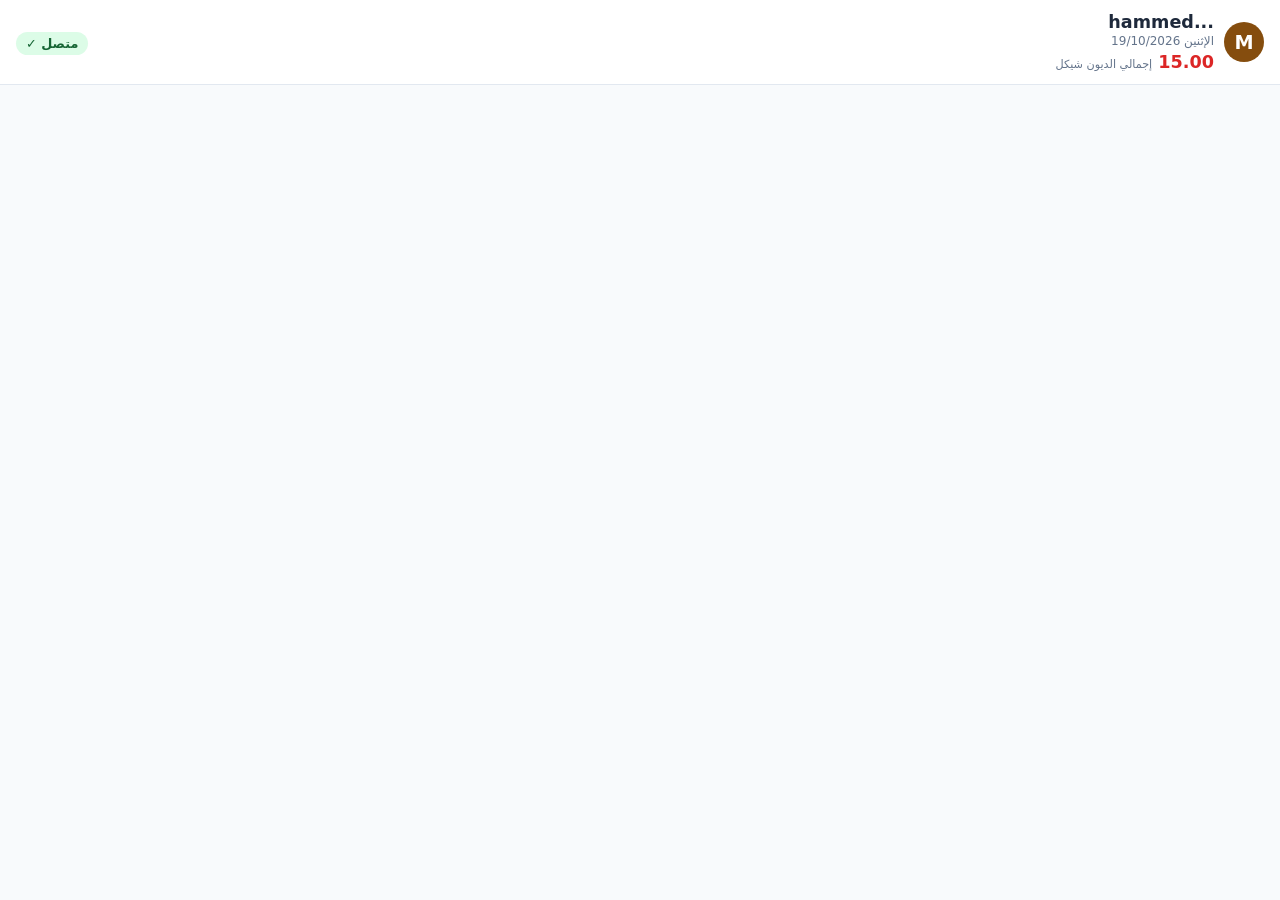
==== commit 22852786: "Update index.html" ====
--- a/index.html
+++ b/index.html
@@ -123,59 +123,4 @@
         <!-- 2. قسم الزبائن -->
         <div id="tab-customers" class="tab-content">
             <div class="card">
-                <h3>إضافة زبون جديد</h3>
-                <input type="text" id="newCustName" placeholder="اسم الزبون">
-                <input type="tel" id="newCustPhone" placeholder="رقم الجوال">
-                <button class="btn-primary" onclick="addCustomer()">+ إضافة زبون</button>
-            </div>
-            <div class="card">
-                <h3>قائمة الزبائن</h3>
-                <div id="customersListContainer"></div>
-            </div>
-        </div>
-
-        <!-- 3. قسم يومية اليوم (الرئيسية في صورتك) -->
-        <div id="tab-daily" class="tab-content active">
-            <div class="page-header">
-                <h1 class="page-title">يومية اليوم</h1>
-                <div class="date-navigator">
-                    <button class="nav-arrow">❯</button>
-                    <span>الإثنين 19/10/2026</span>
-                    <button class="nav-arrow">❮</button>
-                </div>
-            </div>
-
-            <div class="grid-cards">
-                <div class="daily-card">
-                    <div class="card-title">مبيعات على الحساب</div>
-                    <div class="card-value val-red" id="accountSalesVal">0.00</div>
-                </div>
-                <div class="daily-card">
-                    <div class="card-title">مبيعات فورية</div>
-                    <div class="card-value" style="color:#d97706" id="cashSalesVal">0.00</div>
-                </div>
-                <div class="daily-card">
-                    <div class="card-title">ديون مسدَّدة</div>
-                    <div class="card-value val-green" id="paidDebtsVal">0.00</div>
-                </div>
-                <div class="daily-card expense-card">
-                    <div class="card-title" style="color:#b45309">مصاريف ▾</div>
-                    <div class="card-value" style="color:#1e293b" id="expensesVal">0.00</div>
-                </div>
-            </div>
-
-            <div class="daily-card" style="margin-top: 10px;">
-                <div class="card-title">عدد الحركات</div>
-                <div class="card-value" id="totalTxCount">0</div>
-            </div>
-
-            <div class="net-box">
-                <div class="net-title">صافي الصندوق اليوم</div>
-                <div class="net-value"><span id="netBoxVal">0.00</span> شيكل</div>
-            </div>
-
-            <button class="btn-black" onclick="alert('تم إغلاق الصندوق بنجاح')"><span style="font-size:1.1rem">🔒</span> إغلاق الصندوق</button>
-            <button class="btn-white" onclick="openExpenseModal()">+ تسجيل مصروف</button>
-        </div>
-
-        <!-- 4
+                <h3>إضافة زب
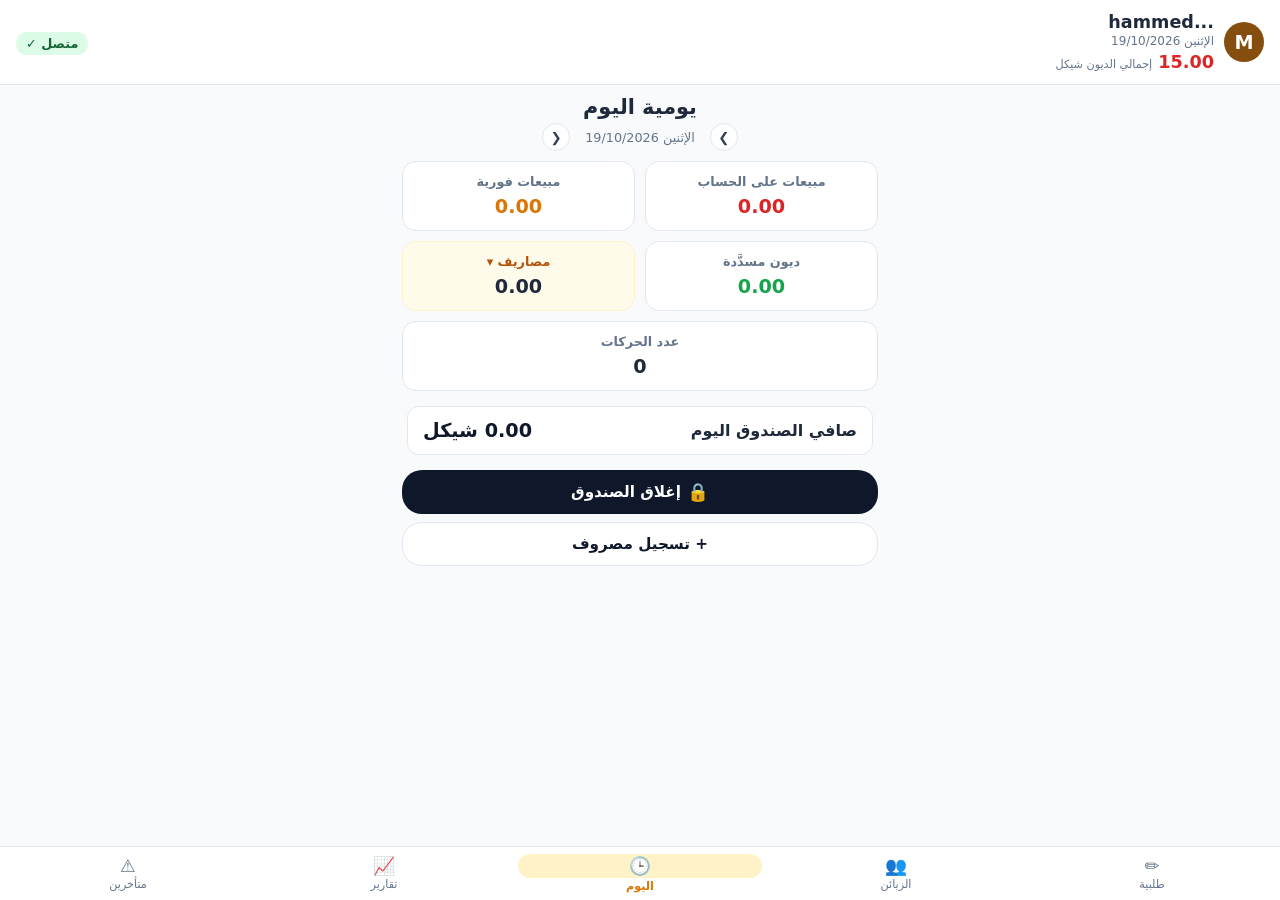
==== commit 12291312: "Update index.html" ====
--- a/index.html
+++ b/index.html
@@ -123,4 +123,205 @@
         <!-- 2. قسم الزبائن -->
         <div id="tab-customers" class="tab-content">
             <div class="card">
-                <h3>إضافة زب
+                <h3>إضافة زبون جديد</h3>
+                <input type="text" id="newCustName" placeholder="اسم الزبون">
+                <input type="tel" id="newCustPhone" placeholder="رقم الجوال">
+                <button class="btn-primary" onclick="addCustomer()">+ إضافة زبون</button>
+            </div>
+            <div class="card">
+                <h3>قائمة الزبائن</h3>
+                <div id="customersListContainer"></div>
+            </div>
+        </div>
+
+        <!-- 3. قسم يومية اليوم -->
+        <div id="tab-daily" class="tab-content active">
+            <div class="page-header">
+                <h1 class="page-title">يومية اليوم</h1>
+                <div class="date-navigator">
+                    <button class="nav-arrow">❯</button>
+                    <span>الإثنين 19/10/2026</span>
+                    <button class="nav-arrow">❮</button>
+                </div>
+            </div>
+
+            <div class="grid-cards">
+                <div class="daily-card">
+                    <div class="card-title">مبيعات على الحساب</div>
+                    <div class="card-value val-red" id="accountSalesVal">0.00</div>
+                </div>
+                <div class="daily-card">
+                    <div class="card-title">مبيعات فورية</div>
+                    <div class="card-value" style="color:#d97706" id="cashSalesVal">0.00</div>
+                </div>
+                <div class="daily-card">
+                    <div class="card-title">ديون مسدَّدة</div>
+                    <div class="card-value val-green" id="paidDebtsVal">0.00</div>
+                </div>
+                <div class="daily-card expense-card">
+                    <div class="card-title" style="color:#b45309">مصاريف ▾</div>
+                    <div class="card-value" style="color:#1e293b" id="expensesVal">0.00</div>
+                </div>
+            </div>
+
+            <div class="daily-card" style="margin-top: 10px;">
+                <div class="card-title">عدد الحركات</div>
+                <div class="card-value" id="totalTxCount">0</div>
+            </div>
+
+            <div class="net-box">
+                <div class="net-title">صافي الصندوق اليوم</div>
+                <div class="net-value"><span id="netBoxVal">0.00</span> شيكل</div>
+            </div>
+
+            <button class="btn-black" onclick="alert('تم إغلاق الصندوق بنجاح')"><span style="font-size:1.1rem">🔒</span> إغلاق الصندوق</button>
+            <button class="btn-white" onclick="openExpenseModal()">+ تسجيل مصروف</button>
+        </div>
+
+        <!-- 4. قسم التقارير -->
+        <div id="tab-reports" class="tab-content">
+            <div class="card">
+                <h3>التقارير المالية</h3>
+                <p>إجمالي الديون المتراكمة: <strong id="reportTotalDebts" style="color:var(--accent-red)">15.00</strong> شيكل</p>
+                <p>إجمالي الحركات: <strong id="reportTotalTx">0</strong></p>
+            </div>
+        </div>
+
+        <!-- 5. قسم المتأخرين -->
+        <div id="tab-late" class="tab-content">
+            <div class="card">
+                <h3>الزبائن المتأخرون في السداد</h3>
+                <p style="text-align:center; color:#64748b; padding:15px;">لا يوجد متأخرون ✓</p>
+            </div>
+        </div>
+
+    </div>
+
+    <!-- شريط التنقل السفلي -->
+    <div class="bottom-nav">
+        <button class="nav-btn" onclick="switchTab('order', this)"><span class="nav-icon">✏️</span>طلبية</button>
+        <button class="nav-btn" onclick="switchTab('customers', this)"><span class="nav-icon">👥</span>الزبائن</button>
+        <button class="nav-btn active" onclick="switchTab('daily', this)"><span class="nav-icon">🕒</span>اليوم</button>
+        <button class="nav-btn" onclick="switchTab('reports', this)"><span class="nav-icon">📈</span>تقارير</button>
+        <button class="nav-btn" onclick="switchTab('late', this)"><span class="nav-icon">⚠️</span>متأخرين</button>
+    </div>
+
+    <script>
+        let appData = {
+            customers: [{id: 1, name: 'محمد', phone: '0599016452', balance: 15.00}],
+            products: [{id: 1, name: 'موز', price: 2.00}, {id: 2, name: 'عجوة', price: 5.00}],
+            daily: { accountSales: 0.00, cashSales: 0.00, paidDebts: 0.00, expenses: 0.00, txCount: 0 }
+        };
+
+        let currentCart = [];
+
+        function switchTab(tabId, btn) {
+            document.querySelectorAll('.tab-content').forEach(e => e.classList.remove('active'));
+            document.querySelectorAll('.nav-btn').forEach(e => e.classList.remove('active'));
+            
+            document.getElementById('tab-' + tabId).classList.add('active');
+            btn.classList.add('active');
+            updateUI();
+        }
+
+        function updateUI() {
+            let totalDebts = appData.customers.reduce((acc, c) => acc + c.balance, 0);
+            document.getElementById('headerTotalDebts').textContent = totalDebts.toFixed(2);
+            document.getElementById('reportTotalDebts').textContent = totalDebts.toFixed(2) + ' شيكل';
+
+            let select = document.getElementById('orderCustomerSelect');
+            if(select) {
+                select.innerHTML = '';
+                appData.customers.forEach(c => {
+                    let opt = document.createElement('option');
+                    opt.value = c.id;
+                    opt.textContent = `${c.name} (${c.balance} شيكل)`;
+                    select.appendChild(opt);
+                });
+            }
+
+            let grid = document.getElementById('productsGrid');
+            if(grid) {
+                grid.innerHTML = '';
+                appData.products.forEach(p => {
+                    let div = document.createElement('div');
+                    div.className = 'product-card';
+                    div.innerHTML = `<strong>${p.name}</strong><br><small>${p.price} شيكل</small>`;
+                    div.onclick = () => addToCart(p);
+                    grid.appendChild(div);
+                });
+            }
+
+            let custCont = document.getElementById('customersListContainer');
+            if(custCont) {
+                custCont.innerHTML = '';
+                appData.customers.forEach(c => {
+                    let d = document.createElement('div');
+                    d.style.cssText = 'padding:8px 0; border-bottom:1px solid #f1f5f9; display:flex; justify-content:space-between;';
+                    d.innerHTML = `<span>👤 ${c.name}</span><strong style="color:var(--accent-red)">${c.balance} شيكل</strong>`;
+                    custCont.appendChild(d);
+                });
+            }
+
+            document.getElementById('accountSalesVal').textContent = appData.daily.accountSales.toFixed(2);
+            document.getElementById('cashSalesVal').textContent = appData.daily.cashSales.toFixed(2);
+            document.getElementById('paidDebtsVal').textContent = appData.daily.paidDebts.toFixed(2);
+            document.getElementById('expensesVal').textContent = appData.daily.expenses.toFixed(2);
+            document.getElementById('totalTxCount').textContent = appData.daily.txCount;
+
+            let net = (appData.daily.cashSales + appData.daily.paidDebts) - appData.daily.expenses;
+            document.getElementById('netBoxVal').textContent = net.toFixed(2);
+            document.getElementById('reportTotalTx').textContent = appData.daily.txCount;
+        }
+
+        function addToCart(p) {
+            currentCart.push(p);
+            let total = currentCart.reduce((acc, x) => acc + x.price, 0);
+            document.getElementById('cartTotal').textContent = total.toFixed(2);
+        }
+
+        function checkout(type) {
+            if(currentCart.length === 0) { alert('اختر أصناف أولاً'); return; }
+            let total = currentCart.reduce((acc, x) => acc + x.price, 0);
+            let custId = document.getElementById('orderCustomerSelect').value;
+            let cust = appData.customers.find(c => c.id == custId);
+
+            if(type === 'account' && cust) {
+                cust.balance += total;
+                appData.daily.accountSales += total;
+            } else {
+                appData.daily.cashSales += total;
+            }
+
+            appData.daily.txCount++;
+            currentCart = [];
+            document.getElementById('cartTotal').textContent = '0.00';
+            updateUI();
+            alert('تمت العملية بنجاح!');
+        }
+
+        function addCustomer() {
+            let name = document.getElementById('newCustName').value.trim();
+            let phone = document.getElementById('newCustPhone').value.trim();
+            if(name) {
+                appData.customers.push({ id: Date.now(), name, phone, balance: 0.00 });
+                document.getElementById('newCustName').value = '';
+                document.getElementById('newCustPhone').value = '';
+                updateUI();
+                alert('تم إضافة الزبون');
+            }
+        }
+
+        function openExpenseModal() {
+            let val = prompt("أدخل قيمة المصروف بالشيكل:");
+            if(val && !isNaN(val)) {
+                appData.daily.expenses += parseFloat(val);
+                appData.daily.txCount++;
+                updateUI();
+            }
+        }
+
+        updateUI();
+    </script>
+</body>
+</html>
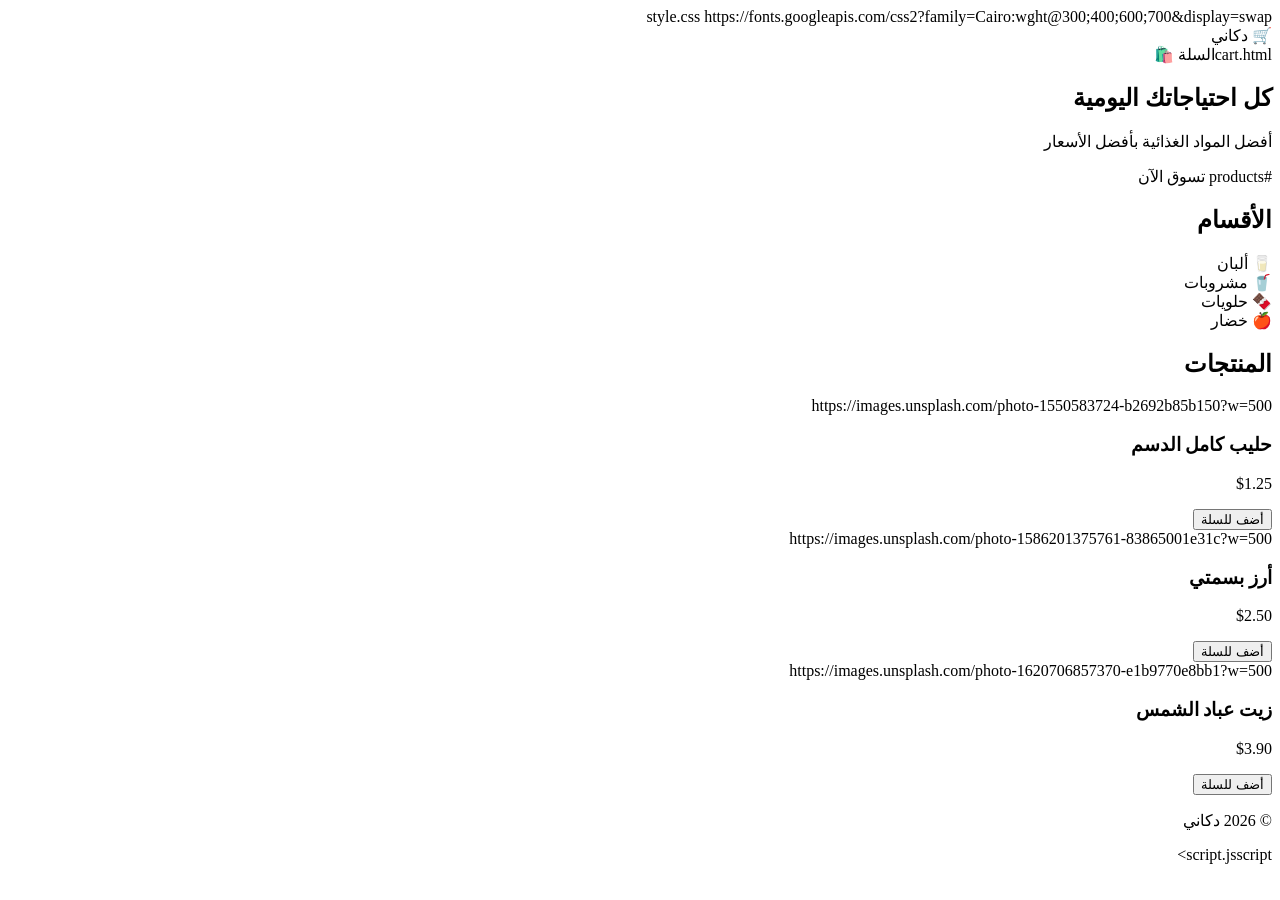
==== commit 7635183d: "Create index.html" ====
--- a/index.html
+++ b/index.html
@@ -1,327 +1,134 @@
 <!DOCTYPE html>
 <html lang="ar" dir="rtl">
 <head>
-    <meta charset="UTF-8">
-    <meta name="viewport" content="width=device-width, initial-scale=1.0">
-    <title>أبو ناصر ماركت - النظام المحاسبي المتكامل</title>
-    <style>
-        :root {
-            --primary-dark: #0f172a;
-            --accent-green: #16a34a;
-            --accent-red: #dc2626;
-            --accent-gold: #f59e0b;
-            --bg-color: #f8fafc;
-            --card-bg: #ffffff;
-            --border-color: #e2e8f0;
-        }
+<meta charset="UTF-8">
+<meta name="viewport" content="width=device-width, initial-scale=1.0">
+<title>دكاني</title>
 
-        * { box-sizing: border-box; font-family: system-ui, -apple-system, sans-serif; }
-        body { background-color: var(--bg-color); color: #1e293b; margin: 0; padding-bottom: 90px; }
+style.css
 
-        /* الهيدر العلوي */
-        .top-bar {
-            background: #ffffff;
-            padding: 12px 16px;
-            display: flex;
-            justify-content: space-between;
-            align-items: center;
-            border-bottom: 1px solid var(--border-color);
-        }
-        .user-info { display: flex; align-items: center; gap: 10px; }
-        .avatar { width: 40px; height: 40px; background: #854d0e; color: white; border-radius: 50%; display: flex; align-items: center; justify-content: center; font-weight: bold; font-size: 1.2rem; }
-        .user-title { font-weight: bold; font-size: 1.1rem; margin: 0; }
-        .user-date { font-size: 0.75rem; color: #64748b; margin-top: 2px; }
-        
-        .status-badge { background: #dcfce7; color: #166534; padding: 4px 10px; border-radius: 20px; font-size: 0.8rem; font-weight: bold; }
-        .debt-box { margin-top: 4px; font-size: 1.1rem; font-weight: bold; color: var(--accent-red); }
-        .debt-label { font-size: 0.7rem; color: #64748b; font-weight: normal; }
+https://fonts.googleapis.com/css2?family=Cairo:wght@300;400;600;700&display=swap
+</head>
 
-        .container { max-width: 500px; margin: 10px auto; padding: 0 12px; }
-        .tab-content { display: none; }
-        .tab-content.active { display: block; }
-
-        .card { background: var(--card-bg); border-radius: 14px; padding: 15px; margin-bottom: 12px; border: 1px solid var(--border-color); box-shadow: 0 1px 3px rgba(0,0,0,0.02); }
-        .card h3 { margin-top: 0; font-size: 1rem; color: #0f172a; }
-
-        /* تنسيق أقسام الطلبية والمنتجات */
-        .product-grid { display: grid; grid-template-columns: repeat(2, 1fr); gap: 10px; margin-top: 10px; }
-        .product-card { background: #f8fafc; padding: 12px; border-radius: 10px; text-align: center; cursor: pointer; border: 1px solid var(--border-color); }
-        .product-card:hover { border-color: var(--primary-dark); background: #f1f5f9; }
-        .flex-row { display: flex; gap: 8px; margin-top: 10px; }
-
-        /* يومية اليوم */
-        .page-header { text-align: center; margin: 10px 0; }
-        .page-title { font-size: 1.3rem; font-weight: bold; margin: 0; }
-        .date-navigator { display: flex; align-items: center; justify-content: center; gap: 15px; color: #64748b; font-size: 0.8rem; margin-top: 4px; }
-        .nav-arrow { background: white; border: 1px solid var(--border-color); width: 28px; height: 28px; border-radius: 50%; display: flex; align-items: center; justify-content: center; cursor: pointer; color: #334155; }
-
-        .grid-cards { display: grid; grid-template-columns: 1fr 1fr; gap: 10px; margin-top: 10px; }
-        .daily-card { background: var(--card-bg); border-radius: 14px; padding: 12px; text-align: center; border: 1px solid var(--border-color); }
-        .daily-card.expense-card { background: #fffbeb; border-color: #fef3c7; }
-        .card-title { font-size: 0.8rem; color: #64748b; margin-bottom: 6px; font-weight: bold; }
-        .card-value { font-size: 1.2rem; font-weight: bold; }
-        .val-red { color: var(--accent-red); }
-        .val-green { color: var(--accent-green); }
-
-        .net-box { display: flex; justify-content: space-between; align-items: center; margin: 15px 5px; background: white; padding: 12px 15px; border-radius: 12px; border: 1px solid var(--border-color); }
-        .net-title { font-size: 1rem; font-weight: bold; }
-        .net-value { font-size: 1.2rem; font-weight: bold; color: #0f172a; }
-
-        .btn-black { background: #0f172a; color: white; border: none; width: 100%; padding: 12px; border-radius: 20px; font-weight: bold; font-size: 0.95rem; cursor: pointer; margin-bottom: 8px; display: flex; align-items: center; justify-content: center; gap: 6px; }
-        .btn-white { background: white; color: #0f172a; border: 1px solid var(--border-color); width: 100%; padding: 12px; border-radius: 20px; font-weight: bold; font-size: 0.95rem; cursor: pointer; }
-        .btn-primary { background: #0f766e; color: white; border: none; border-radius: 8px; padding: 10px; cursor: pointer; font-weight: bold; width: 100%; }
-        .btn-success { background: var(--accent-green); color: white; border: none; border-radius: 8px; padding: 10px; cursor: pointer; font-weight: bold; width: 100%; }
-
-        input, select { width: 100%; padding: 10px; border: 1px solid var(--border-color); border-radius: 8px; margin-bottom: 8px; font-size: 0.95rem; }
-
-        /* شريط التنقل السفلي */
-        .bottom-nav { position: fixed; bottom: 0; left: 0; width: 100%; background: white; border-top: 1px solid var(--border-color); display: flex; justify-content: space-around; padding: 6px 0; z-index: 1000; }
-        .nav-btn { background: none; border: none; text-align: center; color: #64748b; font-size: 0.7rem; cursor: pointer; flex: 1; }
-        .nav-btn.active { color: #d97706; font-weight: bold; }
-        .nav-btn.active .nav-icon { background: #fef3c7; border-radius: 20px; padding: 2px 10px; }
-        .nav-icon { display: block; font-size: 1.1rem; margin-bottom: 2px; }
-    </style>
-</head>
 <body>
 
-    <!-- الهيدر -->
-    <div class="top-bar">
-        <div class="user-info">
-            <div class="avatar">M</div>
-            <div>
-                <div class="user-title">...hammed</div>
-                <div class="user-date">الإثنين 19/10/2026</div>
-                <div class="debt-box"><span id="headerTotalDebts">15.00</span> <span class="debt-label">إجمالي الديون شيكل</span></div>
-            </div>
-        </div>
-        <div>
-            <span class="status-badge">متصل ✓</span>
-        </div>
-    </div>
+<header class="header">
 
-    <div class="container">
+<div class="logo">
+🛒 دكاني
+</div>
 
-        <!-- 1. قسم الطلبية -->
-        <div id="tab-order" class="tab-content">
-            <div class="card">
-                <h3>1. من هو الزبون؟</h3>
-                <select id="orderCustomerSelect"></select>
-            </div>
-            <div class="card">
-                <h3>2. اختر الأصناف</h3>
-                <div class="product-grid" id="productsGrid"></div>
-            </div>
-            <div class="card" style="text-align: center;">
-                <h3>المجموع: <span id="cartTotal" style="color:var(--accent-red)">0.00</span> شيكل</h3>
-                <div class="flex-row">
-                    <button class="btn-primary" onclick="checkout('account')">تسجيل على الحساب</button>
-                    <button class="btn-success" onclick="checkout('cash')">بيع فوري (كاش)</button>
-                </div>
-            </div>
-        </div>
+<div class="cart-icon">
+cart.htmlالسلة 🛍️</a>
+</div>
 
-        <!-- 2. قسم الزبائن -->
-        <div id="tab-customers" class="tab-content">
-            <div class="card">
-                <h3>إضافة زبون جديد</h3>
-                <input type="text" id="newCustName" placeholder="اسم الزبون">
-                <input type="tel" id="newCustPhone" placeholder="رقم الجوال">
-                <button class="btn-primary" onclick="addCustomer()">+ إضافة زبون</button>
-            </div>
-            <div class="card">
-                <h3>قائمة الزبائن</h3>
-                <div id="customersListContainer"></div>
-            </div>
-        </div>
+</header>
 
-        <!-- 3. قسم يومية اليوم -->
-        <div id="tab-daily" class="tab-content active">
-            <div class="page-header">
-                <h1 class="page-title">يومية اليوم</h1>
-                <div class="date-navigator">
-                    <button class="nav-arrow">❯</button>
-                    <span>الإثنين 19/10/2026</span>
-                    <button class="nav-arrow">❮</button>
-                </div>
-            </div>
+<section class="hero">
 
-            <div class="grid-cards">
-                <div class="daily-card">
-                    <div class="card-title">مبيعات على الحساب</div>
-                    <div class="card-value val-red" id="accountSalesVal">0.00</div>
-                </div>
-                <div class="daily-card">
-                    <div class="card-title">مبيعات فورية</div>
-                    <div class="card-value" style="color:#d97706" id="cashSalesVal">0.00</div>
-                </div>
-                <div class="daily-card">
-                    <div class="card-title">ديون مسدَّدة</div>
-                    <div class="card-value val-green" id="paidDebtsVal">0.00</div>
-                </div>
-                <div class="daily-card expense-card">
-                    <div class="card-title" style="color:#b45309">مصاريف ▾</div>
-                    <div class="card-value" style="color:#1e293b" id="expensesVal">0.00</div>
-                </div>
-            </div>
+<h1>كل احتياجاتك اليومية</h1>
 
-            <div class="daily-card" style="margin-top: 10px;">
-                <div class="card-title">عدد الحركات</div>
-                <div class="card-value" id="totalTxCount">0</div>
-            </div>
+<p>
+أفضل المواد الغذائية بأفضل الأسعار
+</p>
 
-            <div class="net-box">
-                <div class="net-title">صافي الصندوق اليوم</div>
-                <div class="net-value"><span id="netBoxVal">0.00</span> شيكل</div>
-            </div>
+#products
+تسوق الآن
+</a>
 
-            <button class="btn-black" onclick="alert('تم إغلاق الصندوق بنجاح')"><span style="font-size:1.1rem">🔒</span> إغلاق الصندوق</button>
-            <button class="btn-white" onclick="openExpenseModal()">+ تسجيل مصروف</button>
-        </div>
+</section>
 
-        <!-- 4. قسم التقارير -->
-        <div id="tab-reports" class="tab-content">
-            <div class="card">
-                <h3>التقارير المالية</h3>
-                <p>إجمالي الديون المتراكمة: <strong id="reportTotalDebts" style="color:var(--accent-red)">15.00</strong> شيكل</p>
-                <p>إجمالي الحركات: <strong id="reportTotalTx">0</strong></p>
-            </div>
-        </div>
+<section class="categories">
 
-        <!-- 5. قسم المتأخرين -->
-        <div id="tab-late" class="tab-content">
-            <div class="card">
-                <h3>الزبائن المتأخرون في السداد</h3>
-                <p style="text-align:center; color:#64748b; padding:15px;">لا يوجد متأخرون ✓</p>
-            </div>
-        </div>
+<h2>الأقسام</h2>
 
-    </div>
+<div class="category-list">
 
-    <!-- شريط التنقل السفلي -->
-    <div class="bottom-nav">
-        <button class="nav-btn" onclick="switchTab('order', this)"><span class="nav-icon">✏️</span>طلبية</button>
-        <button class="nav-btn" onclick="switchTab('customers', this)"><span class="nav-icon">👥</span>الزبائن</button>
-        <button class="nav-btn active" onclick="switchTab('daily', this)"><span class="nav-icon">🕒</span>اليوم</button>
-        <button class="nav-btn" onclick="switchTab('reports', this)"><span class="nav-icon">📈</span>تقارير</button>
-        <button class="nav-btn" onclick="switchTab('late', this)"><span class="nav-icon">⚠️</span>متأخرين</button>
-    </div>
+<div class="category">
+🥛
+<span>ألبان</span>
+</div>
 
-    <script>
-        let appData = {
-            customers: [{id: 1, name: 'محمد', phone: '0599016452', balance: 15.00}],
-            products: [{id: 1, name: 'موز', price: 2.00}, {id: 2, name: 'عجوة', price: 5.00}],
-            daily: { accountSales: 0.00, cashSales: 0.00, paidDebts: 0.00, expenses: 0.00, txCount: 0 }
-        };
+<div class="category">
+🥤
+<span>مشروبات</span>
+</div>
 
-        let currentCart = [];
+<div class="category">
+🍫
+<span>حلويات</span>
+</div>
 
-        function switchTab(tabId, btn) {
-            document.querySelectorAll('.tab-content').forEach(e => e.classList.remove('active'));
-            document.querySelectorAll('.nav-btn').forEach(e => e.classList.remove('active'));
-            
-            document.getElementById('tab-' + tabId).classList.add('active');
-            btn.classList.add('active');
-            updateUI();
-        }
+<div class="category">
+🍎
+<span>خضار</span>
+</div>
 
-        function updateUI() {
-            let totalDebts = appData.customers.reduce((acc, c) => acc + c.balance, 0);
-            document.getElementById('headerTotalDebts').textContent = totalDebts.toFixed(2);
-            document.getElementById('reportTotalDebts').textContent = totalDebts.toFixed(2) + ' شيكل';
+</div>
 
-            let select = document.getElementById('orderCustomerSelect');
-            if(select) {
-                select.innerHTML = '';
-                appData.customers.forEach(c => {
-                    let opt = document.createElement('option');
-                    opt.value = c.id;
-                    opt.textContent = `${c.name} (${c.balance} شيكل)`;
-                    select.appendChild(opt);
-                });
-            }
+</section>
 
-            let grid = document.getElementById('productsGrid');
-            if(grid) {
-                grid.innerHTML = '';
-                appData.products.forEach(p => {
-                    let div = document.createElement('div');
-                    div.className = 'product-card';
-                    div.innerHTML = `<strong>${p.name}</strong><br><small>${p.price} شيكل</small>`;
-                    div.onclick = () => addToCart(p);
-                    grid.appendChild(div);
-                });
-            }
+<section id="products" class="products">
 
-            let custCont = document.getElementById('customersListContainer');
-            if(custCont) {
-                custCont.innerHTML = '';
-                appData.customers.forEach(c => {
-                    let d = document.createElement('div');
-                    d.style.cssText = 'padding:8px 0; border-bottom:1px solid #f1f5f9; display:flex; justify-content:space-between;';
-                    d.innerHTML = `<span>👤 ${c.name}</span><strong style="color:var(--accent-red)">${c.balance} شيكل</strong>`;
-                    custCont.appendChild(d);
-                });
-            }
+<h2>المنتجات</h2>
 
-            document.getElementById('accountSalesVal').textContent = appData.daily.accountSales.toFixed(2);
-            document.getElementById('cashSalesVal').textContent = appData.daily.cashSales.toFixed(2);
-            document.getElementById('paidDebtsVal').textContent = appData.daily.paidDebts.toFixed(2);
-            document.getElementById('expensesVal').textContent = appData.daily.expenses.toFixed(2);
-            document.getElementById('totalTxCount').textContent = appData.daily.txCount;
+<div class="product-grid">
 
-            let net = (appData.daily.cashSales + appData.daily.paidDebts) - appData.daily.expenses;
-            document.getElementById('netBoxVal').textContent = net.toFixed(2);
-            document.getElementById('reportTotalTx').textContent = appData.daily.txCount;
-        }
+<div class="card">
 
-        function addToCart(p) {
-            currentCart.push(p);
-            let total = currentCart.reduce((acc, x) => acc + x.price, 0);
-            document.getElementById('cartTotal').textContent = total.toFixed(2);
-        }
+https://images.unsplash.com/photo-1550583724-b2692b85b150?w=500
 
-        function checkout(type) {
-            if(currentCart.length === 0) { alert('اختر أصناف أولاً'); return; }
-            let total = currentCart.reduce((acc, x) => acc + x.price, 0);
-            let custId = document.getElementById('orderCustomerSelect').value;
-            let cust = appData.customers.find(c => c.id == custId);
+<h3>حليب كامل الدسم</h3>
 
-            if(type === 'account' && cust) {
-                cust.balance += total;
-                appData.daily.accountSales += total;
-            } else {
-                appData.daily.cashSales += total;
-            }
+<p class="price">$1.25</p>
 
-            appData.daily.txCount++;
-            currentCart = [];
-            document.getElementById('cartTotal').textContent = '0.00';
-            updateUI();
-            alert('تمت العملية بنجاح!');
-        }
+<button onclick="addToCart('حليب كامل الدسم',1.25)">
+أضف للسلة
+</button>
 
-        function addCustomer() {
-            let name = document.getElementById('newCustName').value.trim();
-            let phone = document.getElementById('newCustPhone').value.trim();
-            if(name) {
-                appData.customers.push({ id: Date.now(), name, phone, balance: 0.00 });
-                document.getElementById('newCustName').value = '';
-                document.getElementById('newCustPhone').value = '';
-                updateUI();
-                alert('تم إضافة الزبون');
-            }
-        }
+</div>
 
-        function openExpenseModal() {
-            let val = prompt("أدخل قيمة المصروف بالشيكل:");
-            if(val && !isNaN(val)) {
-                appData.daily.expenses += parseFloat(val);
-                appData.daily.txCount++;
-                updateUI();
-            }
-        }
+<div class="card">
 
-        updateUI();
-    </script>
+https://images.unsplash.com/photo-1586201375761-83865001e31c?w=500
+
+<h3>أرز بسمتي</h3>
+
+<p class="price">$2.50</p>
+
+<button onclick="addToCart('أرز بسمتي',2.50)">
+أضف للسلة
+</button>
+
+</div>
+
+<div class="card">
+
+https://images.unsplash.com/photo-1620706857370-e1b9770e8bb1?w=500
+
+<h3>زيت عباد الشمس</h3>
+
+<p class="price">$3.90</p>
+
+<button onclick="addToCart('زيت عباد الشمس',3.90)">
+أضف للسلة
+</button>
+
+</div>
+
+</div>
+
+</section>
+
+<footer>
+
+<p>
+© 2026 دكاني
+</p>
+
+</footer>
+
+script.jsscript>
+
 </body>
 </html>
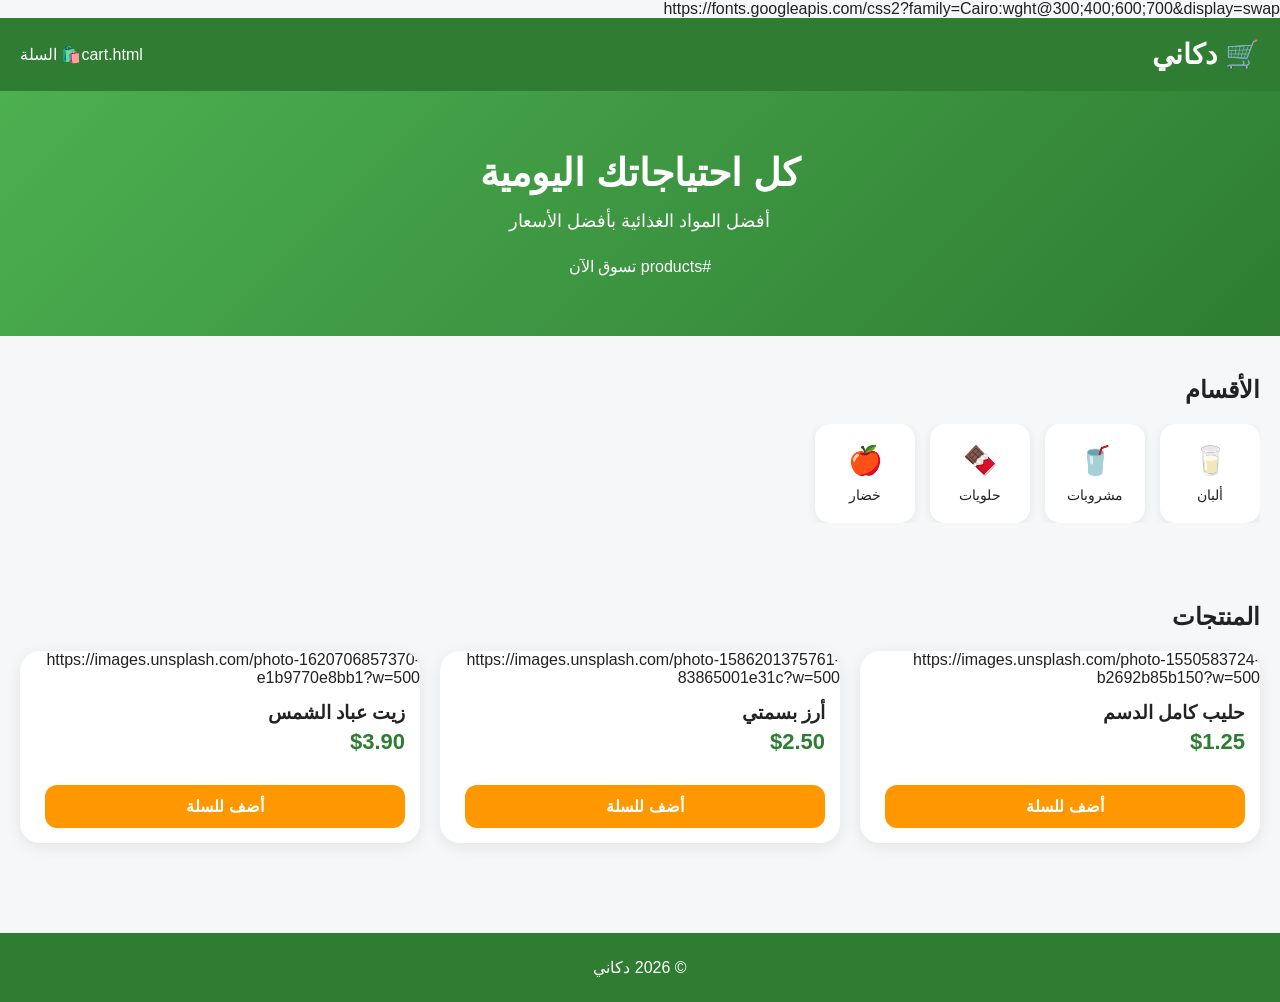
==== commit 8244e7d3: "Update index.html" ====
--- a/index.html
+++ b/index.html
@@ -1,134 +1,132 @@
 <!DOCTYPE html>
 <html lang="ar" dir="rtl">
+
 <head>
-<meta charset="UTF-8">
-<meta name="viewport" content="width=device-width, initial-scale=1.0">
-<title>دكاني</title>
+  <meta charset="UTF-8">
+  <meta name="viewport" content="width=device-width, initial-scale=1.0">
+  <title>دكاني</title>
 
-style.css
+  <link rel="stylesheet" href="style.css">
 
-https://fonts.googleapis.com/css2?family=Cairo:wght@300;400;600;700&display=swap
+  https://fonts.googleapis.com/css2?family=Cairo:wght@300;400;600;700&display=swap
 </head>
 
 <body>
 
-<header class="header">
+  <header class="header">
 
-<div class="logo">
-🛒 دكاني
-</div>
+    <div class="logo">
+      🛒 دكاني
+    </div>
 
-<div class="cart-icon">
-cart.htmlالسلة 🛍️</a>
-</div>
+    <div class="cart-icon">
+      cart.html🛍️ السلة</a>
+    </div>
 
-</header>
+  </header>
 
-<section class="hero">
+  <section class="hero">
 
-<h1>كل احتياجاتك اليومية</h1>
+    <h1>كل احتياجاتك اليومية</h1>
 
-<p>
-أفضل المواد الغذائية بأفضل الأسعار
-</p>
+    <p>
+      أفضل المواد الغذائية بأفضل الأسعار
+    </p>
 
-#products
-تسوق الآن
-</a>
+    #products
+      تسوق الآن
+    </a>
 
-</section>
+  </section>
 
-<section class="categories">
+  <section class="categories">
 
-<h2>الأقسام</h2>
+    <h2>الأقسام</h2>
 
-<div class="category-list">
+    <div class="category-list">
 
-<div class="category">
-🥛
-<span>ألبان</span>
-</div>
+      <div class="category">
+        🥛
+        <span>ألبان</span>
+      </div>
 
-<div class="category">
-🥤
-<span>مشروبات</span>
-</div>
+      <div class="category">
+        🥤
+        <span>مشروبات</span>
+      </div>
 
-<div class="category">
-🍫
-<span>حلويات</span>
-</div>
+      <div class="category">
+        🍫
+        <span>حلويات</span>
+      </div>
 
-<div class="category">
-🍎
-<span>خضار</span>
-</div>
+      <div class="category">
+        🍎
+        <span>خضار</span>
+      </div>
 
-</div>
+    </div>
 
-</section>
+  </section>
 
-<section id="products" class="products">
+  <section id="products" class="products">
 
-<h2>المنتجات</h2>
+    <h2>المنتجات</h2>
 
-<div class="product-grid">
+    <div class="product-grid">
 
-<div class="card">
+      <div class="card">
 
-https://images.unsplash.com/photo-1550583724-b2692b85b150?w=500
+        https://images.unsplash.com/photo-1550583724-b2692b85b150?w=500
 
-<h3>حليب كامل الدسم</h3>
+        <h3>حليب كامل الدسم</h3>
 
-<p class="price">$1.25</p>
+        <p class="price">$1.25</p>
 
-<button onclick="addToCart('حليب كامل الدسم',1.25)">
-أضف للسلة
-</button>
+        <button onclick="addToCart('حليب كامل الدسم',1.25)">
+          أضف للسلة
+        </button>
 
-</div>
+      </div>
 
-<div class="card">
+      <div class="card">
 
-https://images.unsplash.com/photo-1586201375761-83865001e31c?w=500
+        https://images.unsplash.com/photo-1586201375761-83865001e31c?w=500
 
-<h3>أرز بسمتي</h3>
+        <h3>أرز بسمتي</h3>
 
-<p class="price">$2.50</p>
+        <p class="price">$2.50</p>
 
-<button onclick="addToCart('أرز بسمتي',2.50)">
-أضف للسلة
-</button>
+        <button onclick="addToCart('أرز بسمتي',2.50)">
+          أضف للسلة
+        </button>
 
-</div>
+      </div>
 
-<div class="card">
+      <div class="card">
 
-https://images.unsplash.com/photo-1620706857370-e1b9770e8bb1?w=500
+        https://images.unsplash.com/photo-1620706857370-e1b9770e8bb1?w=500
 
-<h3>زيت عباد الشمس</h3>
+        <h3>زيت عباد الشمس</h3>
 
-<p class="price">$3.90</p>
+        <p class="price">$3.90</p>
 
-<button onclick="addToCart('زيت عباد الشمس',3.90)">
-أضف للسلة
-</button>
+        <button onclick="addToCart('زيت عباد الشمس',3.90)">
+          أضف للسلة
+        </button>
 
-</div>
+      </div>
 
-</div>
+    </div>
 
-</section>
+  </section>
 
-<footer>
+  <footer>
+    <p>© 2026 دكاني</p>
+  </footer>
 
-<p>
-© 2026 دكاني
-</p>
-
-</footer>
-
-script.jsscript>
+  <script src="script.js"></script>
 
 </body>
+
 </html>
--- a/style.css
+++ b/style.css
@@ -0,0 +1,176 @@
+*{
+margin:0;
+padding:0;
+box-sizing:border-box;
+font-family:'Cairo',sans-serif;
+}
+
+body{
+background:#f5f7f8;
+color:#222;
+}
+
+.header{
+background:#2E7D32;
+color:white;
+padding:20px;
+display:flex;
+justify-content:space-between;
+align-items:center;
+position:sticky;
+top:0;
+z-index:1000;
+}
+
+.logo{
+font-size:28px;
+font-weight:700;
+}
+
+.cart-icon a{
+color:white;
+text-decoration:none;
+font-weight:bold;
+}
+
+.hero{
+background:linear-gradient(135deg,#4CAF50,#2E7D32);
+color:white;
+text-align:center;
+padding:60px 20px;
+}
+
+.hero h1{
+font-size:38px;
+margin-bottom:15px;
+}
+
+.hero p{
+font-size:18px;
+margin-bottom:25px;
+}
+
+.hero a{
+display:inline-block;
+background:#FF9800;
+color:white;
+padding:15px 30px;
+border-radius:12px;
+text-decoration:none;
+font-weight:bold;
+}
+
+.categories{
+padding:40px 20px;
+}
+
+.categories h2{
+margin-bottom:20px;
+}
+
+.category-list{
+display:flex;
+gap:15px;
+overflow:auto;
+}
+
+.category{
+min-width:100px;
+background:white;
+padding:20px;
+border-radius:15px;
+box-shadow:0 2px 10px rgba(0,0,0,0.08);
+display:flex;
+flex-direction:column;
+align-items:center;
+font-size:28px;
+}
+
+.category span{
+margin-top:10px;
+font-size:14px;
+}
+
+.products{
+padding:40px 20px;
+}
+
+.products h2{
+margin-bottom:20px;
+}
+
+.product-grid{
+display:grid;
+grid-template-columns:repeat(auto-fit,minmax(250px,1fr));
+gap:20px;
+}
+
+.card{
+background:white;
+border-radius:20px;
+overflow:hidden;
+box-shadow:0 4px 15px rgba(0,0,0,0.08);
+transition:.3s;
+}
+
+.card:hover{
+transform:translateY(-5px);
+}
+
+.card img{
+width:100%;
+height:220px;
+object-fit:cover;
+}
+
+.card h3{
+padding:15px 15px 5px;
+}
+
+.price{
+padding:0 15px 15px;
+font-size:22px;
+font-weight:bold;
+color:#2E7D32;
+}
+
+.card button{
+width:90%;
+margin:15px;
+padding:12px;
+border:none;
+border-radius:12px;
+background:#FF9800;
+color:white;
+cursor:pointer;
+font-size:16px;
+font-weight:bold;
+}
+
+.card button:hover{
+background:#f57c00;
+}
+
+footer{
+margin-top:50px;
+background:#2E7D32;
+color:white;
+text-align:center;
+padding:25px;
+}
+
+@media(max-width:768px){
+
+.hero h1{
+font-size:28px;
+}
+
+.hero p{
+font-size:16px;
+}
+
+.logo{
+font-size:22px;
+}
+
+}
